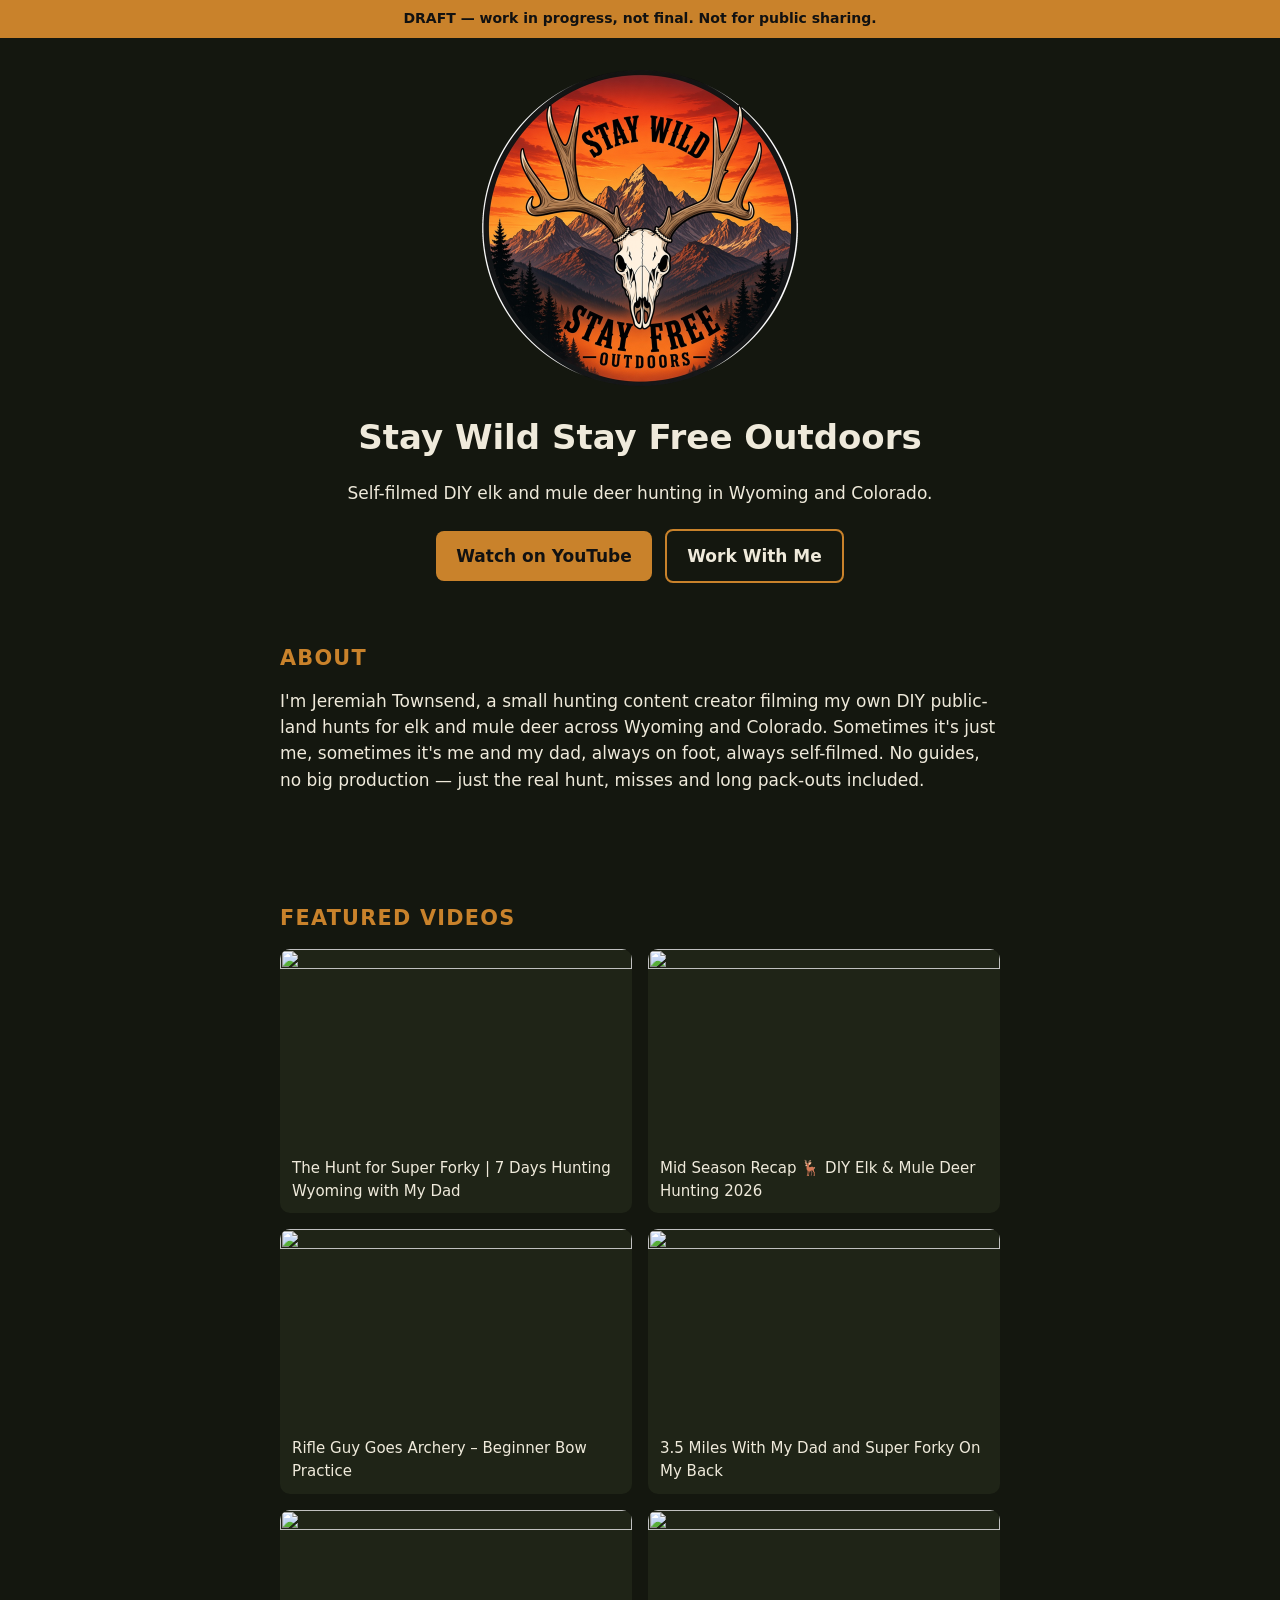
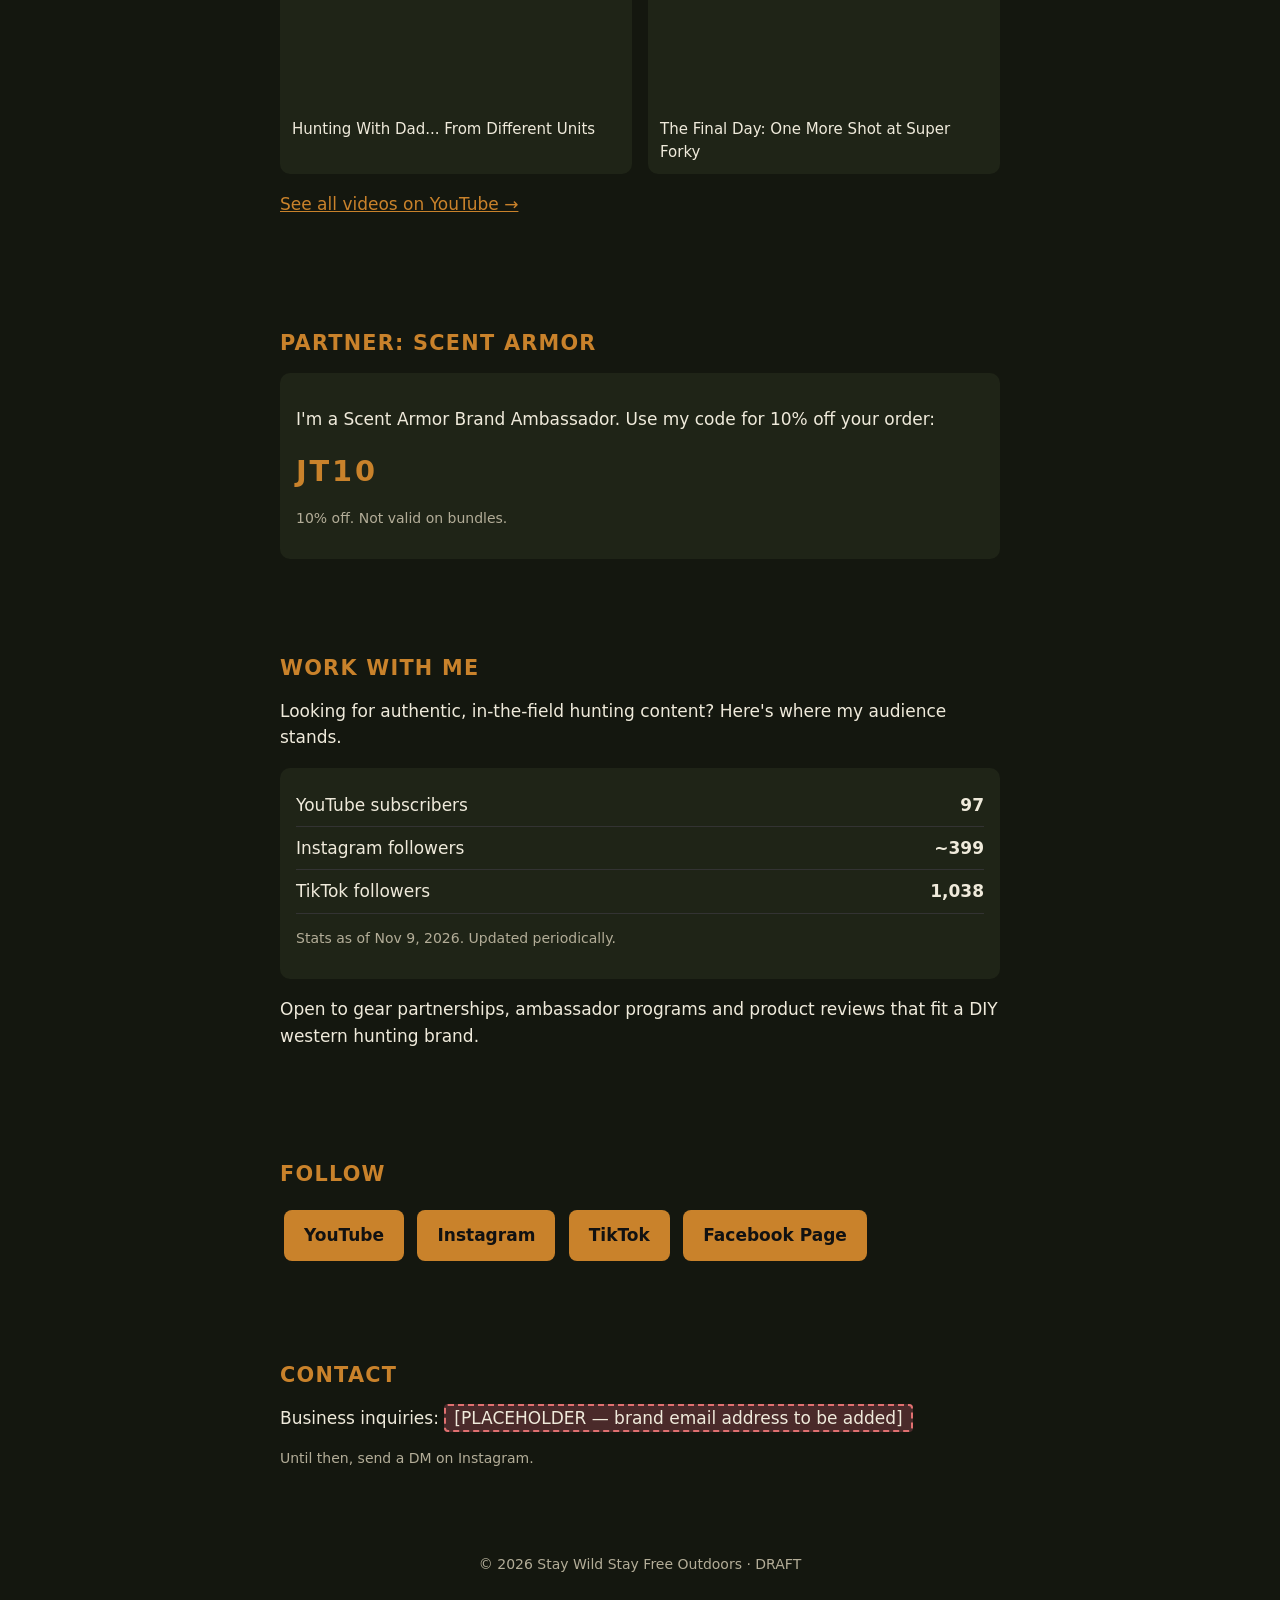
==== index.html @ 796cafdd "Draft site" ====
<!doctype html>
<html lang="en"><head>
<meta charset="utf-8">
<meta name="viewport" content="width=device-width,initial-scale=1">
<meta name="robots" content="noindex">
<title>Stay Wild Stay Free Outdoors — DRAFT</title>
<meta name="description" content="Self-filmed DIY elk and mule deer hunting in Wyoming and Colorado.">
<style>
:root{--bg:#14170f;--card:#1f2417;--ink:#efeadb;--mute:#b3ad98;--acc:#c9822b}
*{box-sizing:border-box}body{margin:0;font:17px/1.55 system-ui,sans-serif;background:var(--bg);color:var(--ink)}
.draft{background:var(--acc);color:#111;text-align:center;padding:8px 12px;font-weight:700;font-size:14px}
section{padding:40px 20px;max-width:760px;margin:auto}
h1,h2{line-height:1.15}h2{color:var(--acc);text-transform:uppercase;letter-spacing:.06em;font-size:1.3rem}
.hero{text-align:center;padding-top:30px}.hero img{width:min(320px,80%);height:auto}
.btn{display:inline-block;background:var(--acc);color:#111;padding:12px 20px;border-radius:8px;font-weight:700;text-decoration:none;margin:6px 4px}
.btn.alt{background:transparent;color:var(--ink);border:2px solid var(--acc)}
.grid{display:grid;gap:16px;grid-template-columns:1fr}
@media(min-width:600px){.grid{grid-template-columns:1fr 1fr}}
.card{background:var(--card);border-radius:10px;overflow:hidden;color:inherit;text-decoration:none;display:block;padding:0}
.card img{width:100%;display:block;aspect-ratio:16/9;object-fit:cover}.card span{display:block;padding:10px 12px;font-size:15px}
.box{background:var(--card);border-radius:10px;padding:16px}
.code{font-size:1.8rem;font-weight:800;color:var(--acc);letter-spacing:.1em}
table{width:100%;border-collapse:collapse}td{padding:8px 0;border-bottom:1px solid #333}td:last-child{text-align:right;font-weight:700}
.ph{background:#4a2a2a;border:2px dashed #e07070;padding:2px 8px;border-radius:4px}
.small{color:var(--mute);font-size:14px}a{color:var(--acc)}footer{text-align:center;padding:30px 20px;color:var(--mute);font-size:14px}
</style></head><body>
<div class="draft">DRAFT — work in progress, not final. Not for public sharing.</div>
<header class="hero section">
<img src="img/logo.png" alt="Stay Wild Stay Free Outdoors logo" width="320" height="320">
<h1>Stay Wild Stay Free Outdoors</h1>
<p>Self-filmed DIY elk and mule deer hunting in Wyoming and Colorado.</p>
<a class="btn" href="https://www.youtube.com/@staywildstayfreeoutdoors">Watch on YouTube</a>
<a class="btn alt" href="#work">Work With Me</a>
</header>

<section id="about"><h2>About</h2>
<p>I'm Jeremiah Townsend, a small hunting content creator filming my own DIY public-land hunts for elk and mule deer across Wyoming and Colorado. Sometimes it's just me, sometimes it's me and my dad, always on foot, always self-filmed. No guides, no big production — just the real hunt, misses and long pack-outs included.</p>
</section>

<section id="videos"><h2>Featured Videos</h2>
<div class="grid">
<a class="card" href="https://www.youtube.com/watch?v=5cdTSgNtT6Y"><img loading="lazy" src="https://i.ytimg.com/vi/5cdTSgNtT6Y/hqdefault.jpg" alt=""><span>The Hunt for Super Forky | 7 Days Hunting Wyoming with My Dad</span></a>
<a class="card" href="https://www.youtube.com/watch?v=mYY5yZsP8UA"><img loading="lazy" src="https://i.ytimg.com/vi/mYY5yZsP8UA/hqdefault.jpg" alt=""><span>Mid Season Recap 🦌 DIY Elk &amp; Mule Deer Hunting 2026</span></a>
<a class="card" href="https://www.youtube.com/watch?v=UMxzw-FDoP0"><img loading="lazy" src="https://i.ytimg.com/vi/UMxzw-FDoP0/hqdefault.jpg" alt=""><span>Rifle Guy Goes Archery – Beginner Bow Practice</span></a>
<a class="card" href="https://www.youtube.com/watch?v=QRo9_JxAPhg"><img loading="lazy" src="https://i.ytimg.com/vi/QRo9_JxAPhg/hqdefault.jpg" alt=""><span>3.5 Miles With My Dad and Super Forky On My Back</span></a>
<a class="card" href="https://www.youtube.com/watch?v=SoQfHamUTAY"><img loading="lazy" src="https://i.ytimg.com/vi/SoQfHamUTAY/hqdefault.jpg" alt=""><span>Hunting With Dad... From Different Units</span></a>
<a class="card" href="https://www.youtube.com/watch?v=0P08WxqtBYU"><img loading="lazy" src="https://i.ytimg.com/vi/0P08WxqtBYU/hqdefault.jpg" alt=""><span>The Final Day: One More Shot at Super Forky</span></a>
</div>
<p><a href="https://www.youtube.com/@staywildstayfreeoutdoors/videos">See all videos on YouTube →</a></p>
</section>

<section id="scentarmor"><h2>Partner: Scent Armor</h2>
<div class="box"><p>I'm a Scent Armor Brand Ambassador. Use my code for 10% off your order:</p>
<div class="code">JT10</div>
<p class="small">10% off. Not valid on bundles.</p></div>
</section>

<section id="work"><h2>Work With Me</h2>
<p>Looking for authentic, in-the-field hunting content? Here's where my audience stands.</p>
<div class="box"><table>
<tr><td>YouTube subscribers</td><td>97</td></tr>
<tr><td>Instagram followers</td><td>~399</td></tr>
<tr><td>TikTok followers</td><td>1,038</td></tr>
</table>
<p class="small">Stats as of Nov 9, 2026. Updated periodically.</p></div>
<p>Open to gear partnerships, ambassador programs and product reviews that fit a DIY western hunting brand.</p>
</section>

<section id="follow"><h2>Follow</h2>
<a class="btn" href="https://www.youtube.com/@staywildstayfreeoutdoors">YouTube</a>
<a class="btn" href="https://www.instagram.com/staywildstayfreeoutdoors/">Instagram</a>
<a class="btn" href="https://www.tiktok.com/@stay.wild.stay.fr3">TikTok</a>
<a class="btn" href="https://www.facebook.com/SWSFOUTDOORS">Facebook Page</a>
</section>

<section id="contact"><h2>Contact</h2>
<p>Business inquiries: <span class="ph">[PLACEHOLDER — brand email address to be added]</span></p>
<p class="small">Until then, send a DM on Instagram.</p>
</section>
<footer>© 2026 Stay Wild Stay Free Outdoors · DRAFT</footer>
</body></html>
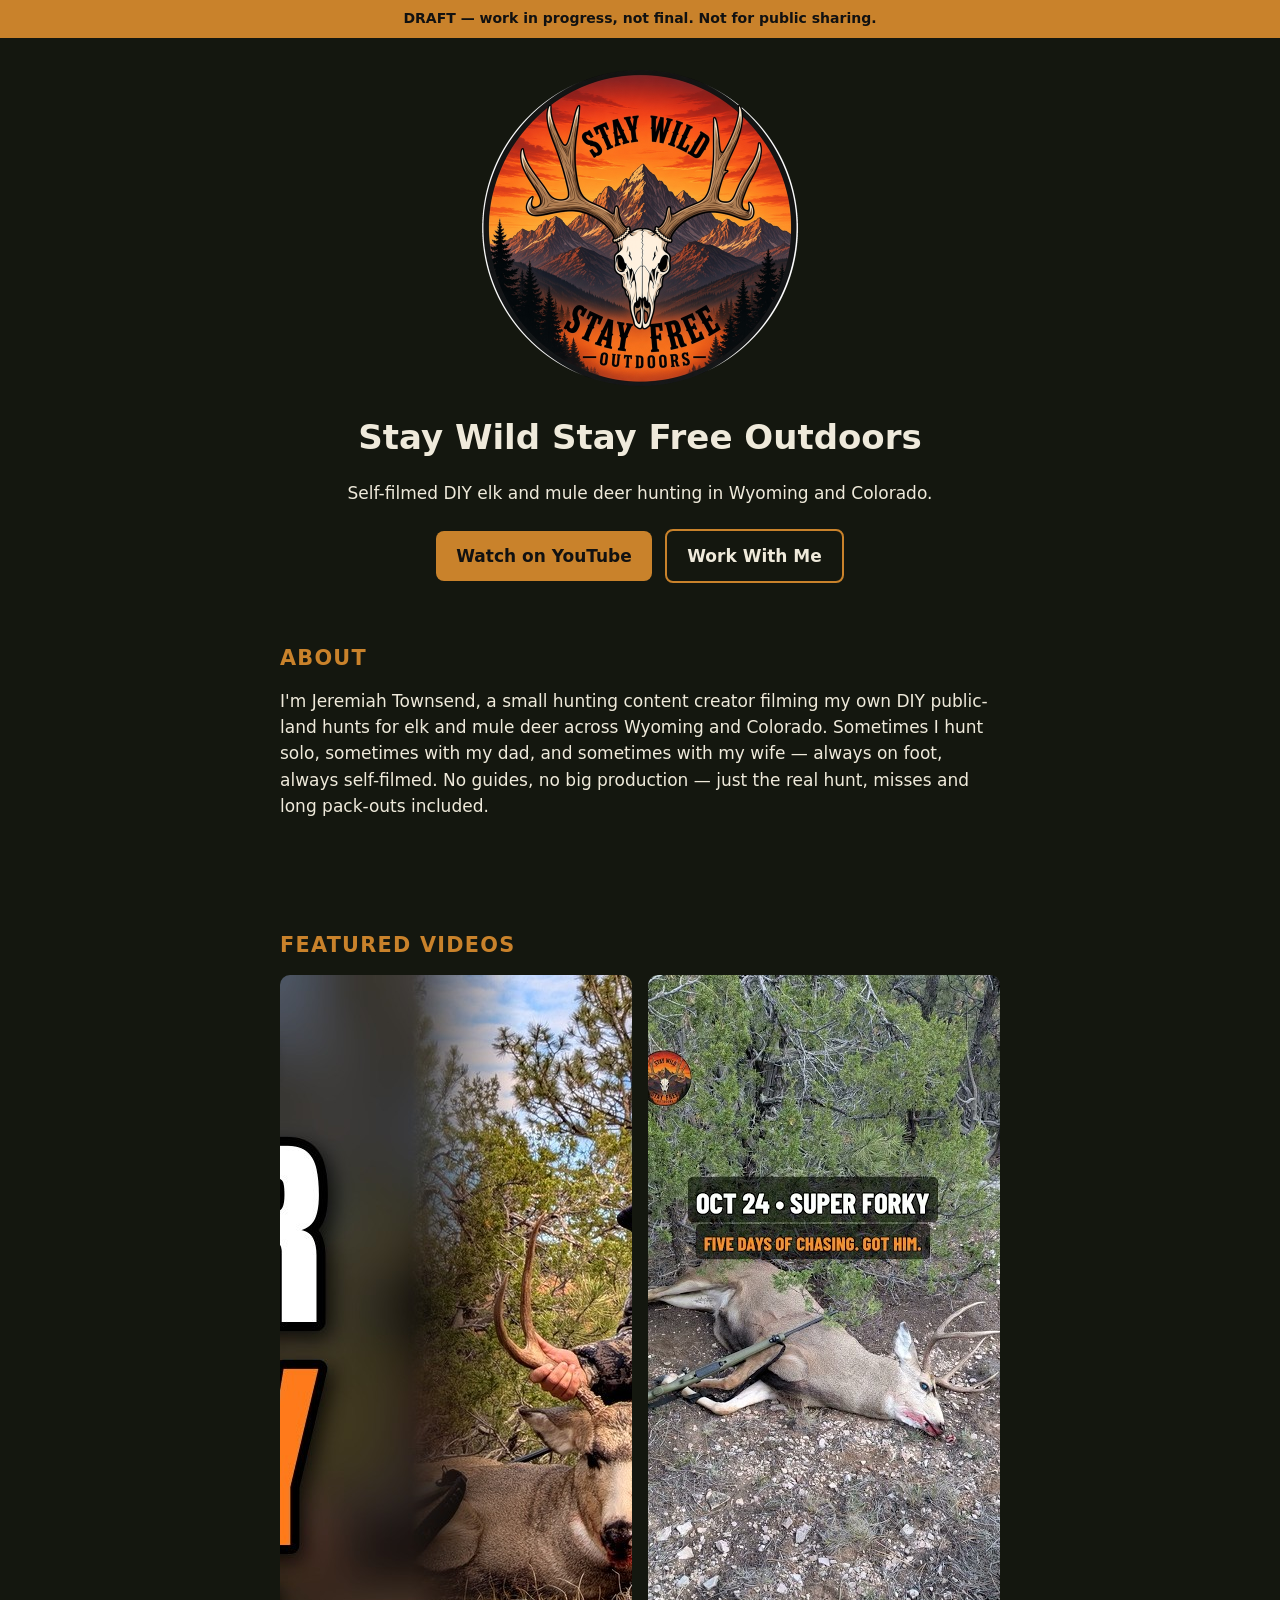
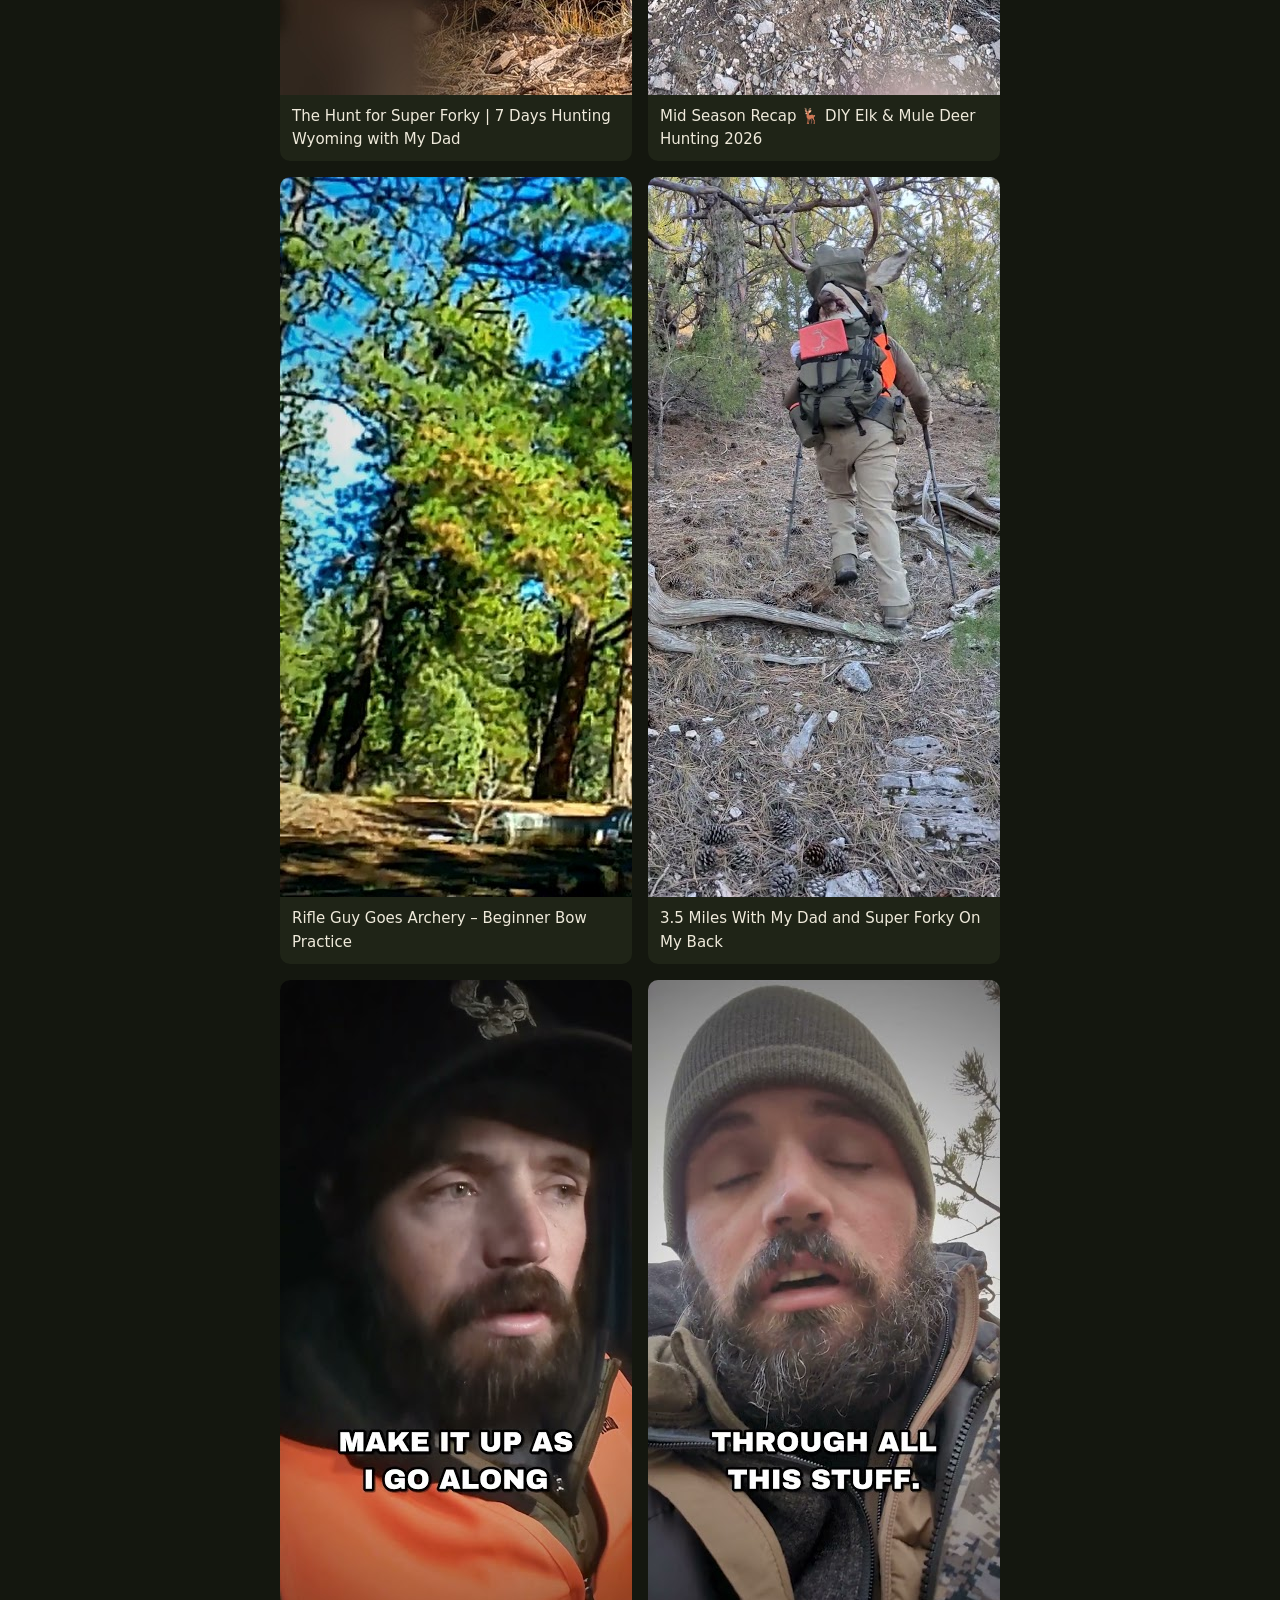
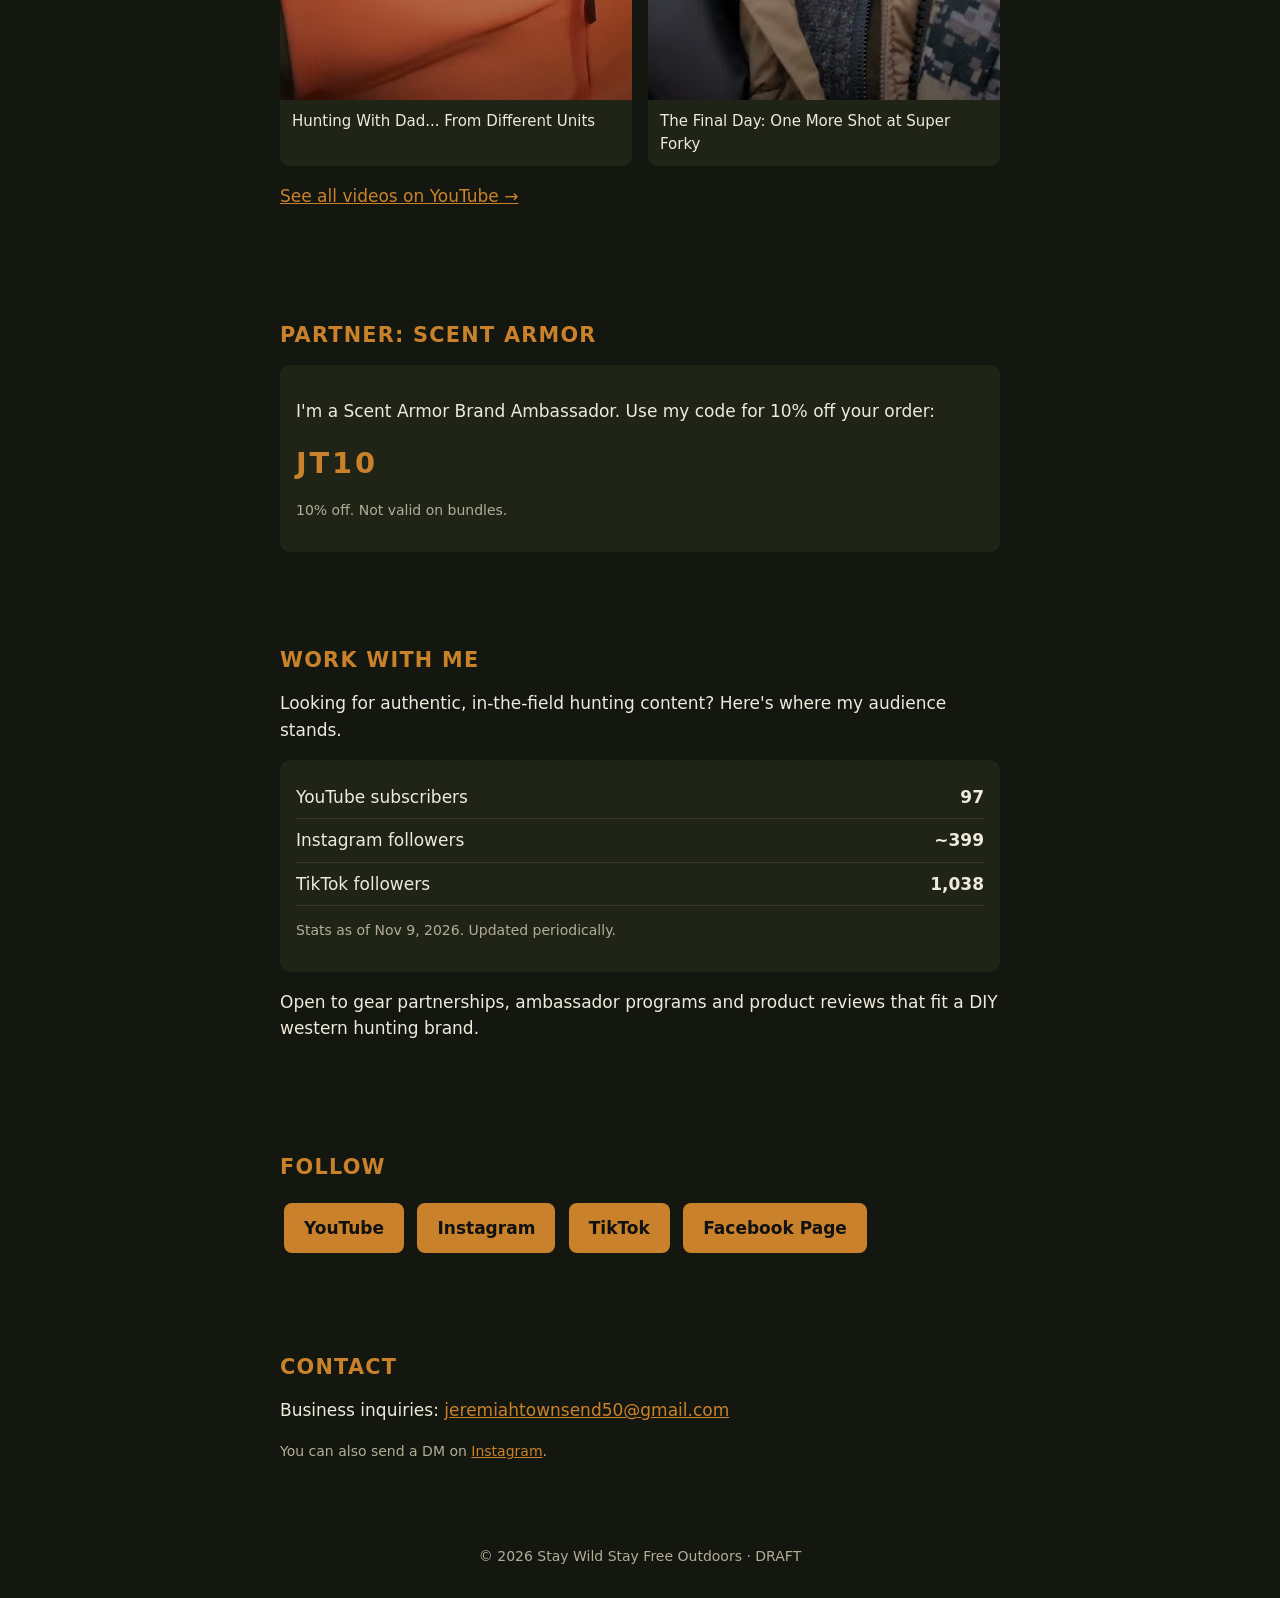
==== commit 03cf7d92: "Update About, contact email, and local video thumbnails Add that hunts are sometimes solo and someti" ====
--- a/index.html
+++ b/index.html
@@ -17,7 +17,7 @@
 .grid{display:grid;gap:16px;grid-template-columns:1fr}
 @media(min-width:600px){.grid{grid-template-columns:1fr 1fr}}
 .card{background:var(--card);border-radius:10px;overflow:hidden;color:inherit;text-decoration:none;display:block;padding:0}
-.card img{width:100%;display:block;aspect-ratio:16/9;object-fit:cover}.card span{display:block;padding:10px 12px;font-size:15px}
+.card img{width:100%;display:block;aspect-ratio:16/9;object-fit:cover;background:#2a3122}.card span{display:block;padding:10px 12px;font-size:15px}
 .box{background:var(--card);border-radius:10px;padding:16px}
 .code{font-size:1.8rem;font-weight:800;color:var(--acc);letter-spacing:.1em}
 table{width:100%;border-collapse:collapse}td{padding:8px 0;border-bottom:1px solid #333}td:last-child{text-align:right;font-weight:700}
@@ -34,17 +34,17 @@
 </header>
 
 <section id="about"><h2>About</h2>
-<p>I'm Jeremiah Townsend, a small hunting content creator filming my own DIY public-land hunts for elk and mule deer across Wyoming and Colorado. Sometimes it's just me, sometimes it's me and my dad, always on foot, always self-filmed. No guides, no big production — just the real hunt, misses and long pack-outs included.</p>
+<p>I'm Jeremiah Townsend, a small hunting content creator filming my own DIY public-land hunts for elk and mule deer across Wyoming and Colorado. Sometimes I hunt solo, sometimes with my dad, and sometimes with my wife — always on foot, always self-filmed. No guides, no big production — just the real hunt, misses and long pack-outs included.</p>
 </section>
 
 <section id="videos"><h2>Featured Videos</h2>
 <div class="grid">
-<a class="card" href="https://www.youtube.com/watch?v=5cdTSgNtT6Y"><img loading="lazy" src="https://i.ytimg.com/vi/5cdTSgNtT6Y/hqdefault.jpg" alt=""><span>The Hunt for Super Forky | 7 Days Hunting Wyoming with My Dad</span></a>
-<a class="card" href="https://www.youtube.com/watch?v=mYY5yZsP8UA"><img loading="lazy" src="https://i.ytimg.com/vi/mYY5yZsP8UA/hqdefault.jpg" alt=""><span>Mid Season Recap 🦌 DIY Elk &amp; Mule Deer Hunting 2026</span></a>
-<a class="card" href="https://www.youtube.com/watch?v=UMxzw-FDoP0"><img loading="lazy" src="https://i.ytimg.com/vi/UMxzw-FDoP0/hqdefault.jpg" alt=""><span>Rifle Guy Goes Archery – Beginner Bow Practice</span></a>
-<a class="card" href="https://www.youtube.com/watch?v=QRo9_JxAPhg"><img loading="lazy" src="https://i.ytimg.com/vi/QRo9_JxAPhg/hqdefault.jpg" alt=""><span>3.5 Miles With My Dad and Super Forky On My Back</span></a>
-<a class="card" href="https://www.youtube.com/watch?v=SoQfHamUTAY"><img loading="lazy" src="https://i.ytimg.com/vi/SoQfHamUTAY/hqdefault.jpg" alt=""><span>Hunting With Dad... From Different Units</span></a>
-<a class="card" href="https://www.youtube.com/watch?v=0P08WxqtBYU"><img loading="lazy" src="https://i.ytimg.com/vi/0P08WxqtBYU/hqdefault.jpg" alt=""><span>The Final Day: One More Shot at Super Forky</span></a>
+<a class="card" href="https://www.youtube.com/watch?v=5cdTSgNtT6Y"><img src="img/thumbs/5cdTSgNtT6Y.jpg" width="1280" height="720" alt="The Hunt for Super Forky | 7 Days Hunting Wyoming with My Dad"><span>The Hunt for Super Forky | 7 Days Hunting Wyoming with My Dad</span></a>
+<a class="card" href="https://www.youtube.com/watch?v=mYY5yZsP8UA"><img src="img/thumbs/mYY5yZsP8UA.jpg" width="1280" height="720" alt="Mid Season Recap, DIY Elk and Mule Deer Hunting 2026"><span>Mid Season Recap 🦌 DIY Elk &amp; Mule Deer Hunting 2026</span></a>
+<a class="card" href="https://www.youtube.com/watch?v=UMxzw-FDoP0"><img src="img/thumbs/UMxzw-FDoP0.jpg" width="1280" height="720" alt="Rifle Guy Goes Archery – Beginner Bow Practice"><span>Rifle Guy Goes Archery – Beginner Bow Practice</span></a>
+<a class="card" href="https://www.youtube.com/watch?v=QRo9_JxAPhg"><img src="img/thumbs/QRo9_JxAPhg.jpg" width="1280" height="720" alt="3.5 Miles With My Dad and Super Forky On My Back"><span>3.5 Miles With My Dad and Super Forky On My Back</span></a>
+<a class="card" href="https://www.youtube.com/watch?v=SoQfHamUTAY"><img src="img/thumbs/SoQfHamUTAY.jpg" width="1280" height="720" alt="Hunting With Dad... From Different Units"><span>Hunting With Dad... From Different Units</span></a>
+<a class="card" href="https://www.youtube.com/watch?v=0P08WxqtBYU"><img src="img/thumbs/0P08WxqtBYU.jpg" width="1280" height="720" alt="The Final Day: One More Shot at Super Forky"><span>The Final Day: One More Shot at Super Forky</span></a>
 </div>
 <p><a href="https://www.youtube.com/@staywildstayfreeoutdoors/videos">See all videos on YouTube →</a></p>
 </section>
@@ -74,8 +74,8 @@
 </section>
 
 <section id="contact"><h2>Contact</h2>
-<p>Business inquiries: <span class="ph">[PLACEHOLDER — brand email address to be added]</span></p>
-<p class="small">Until then, send a DM on Instagram.</p>
+<p>Business inquiries: <a href="mailto:jeremiahtownsend50@gmail.com?subject=Stay%20Wild%20Stay%20Free%20Outdoors%20inquiry">jeremiahtownsend50@gmail.com</a></p>
+<p class="small">You can also send a DM on <a href="https://www.instagram.com/staywildstayfreeoutdoors/">Instagram</a>.</p>
 </section>
 <footer>© 2026 Stay Wild Stay Free Outdoors · DRAFT</footer>
 </body></html>
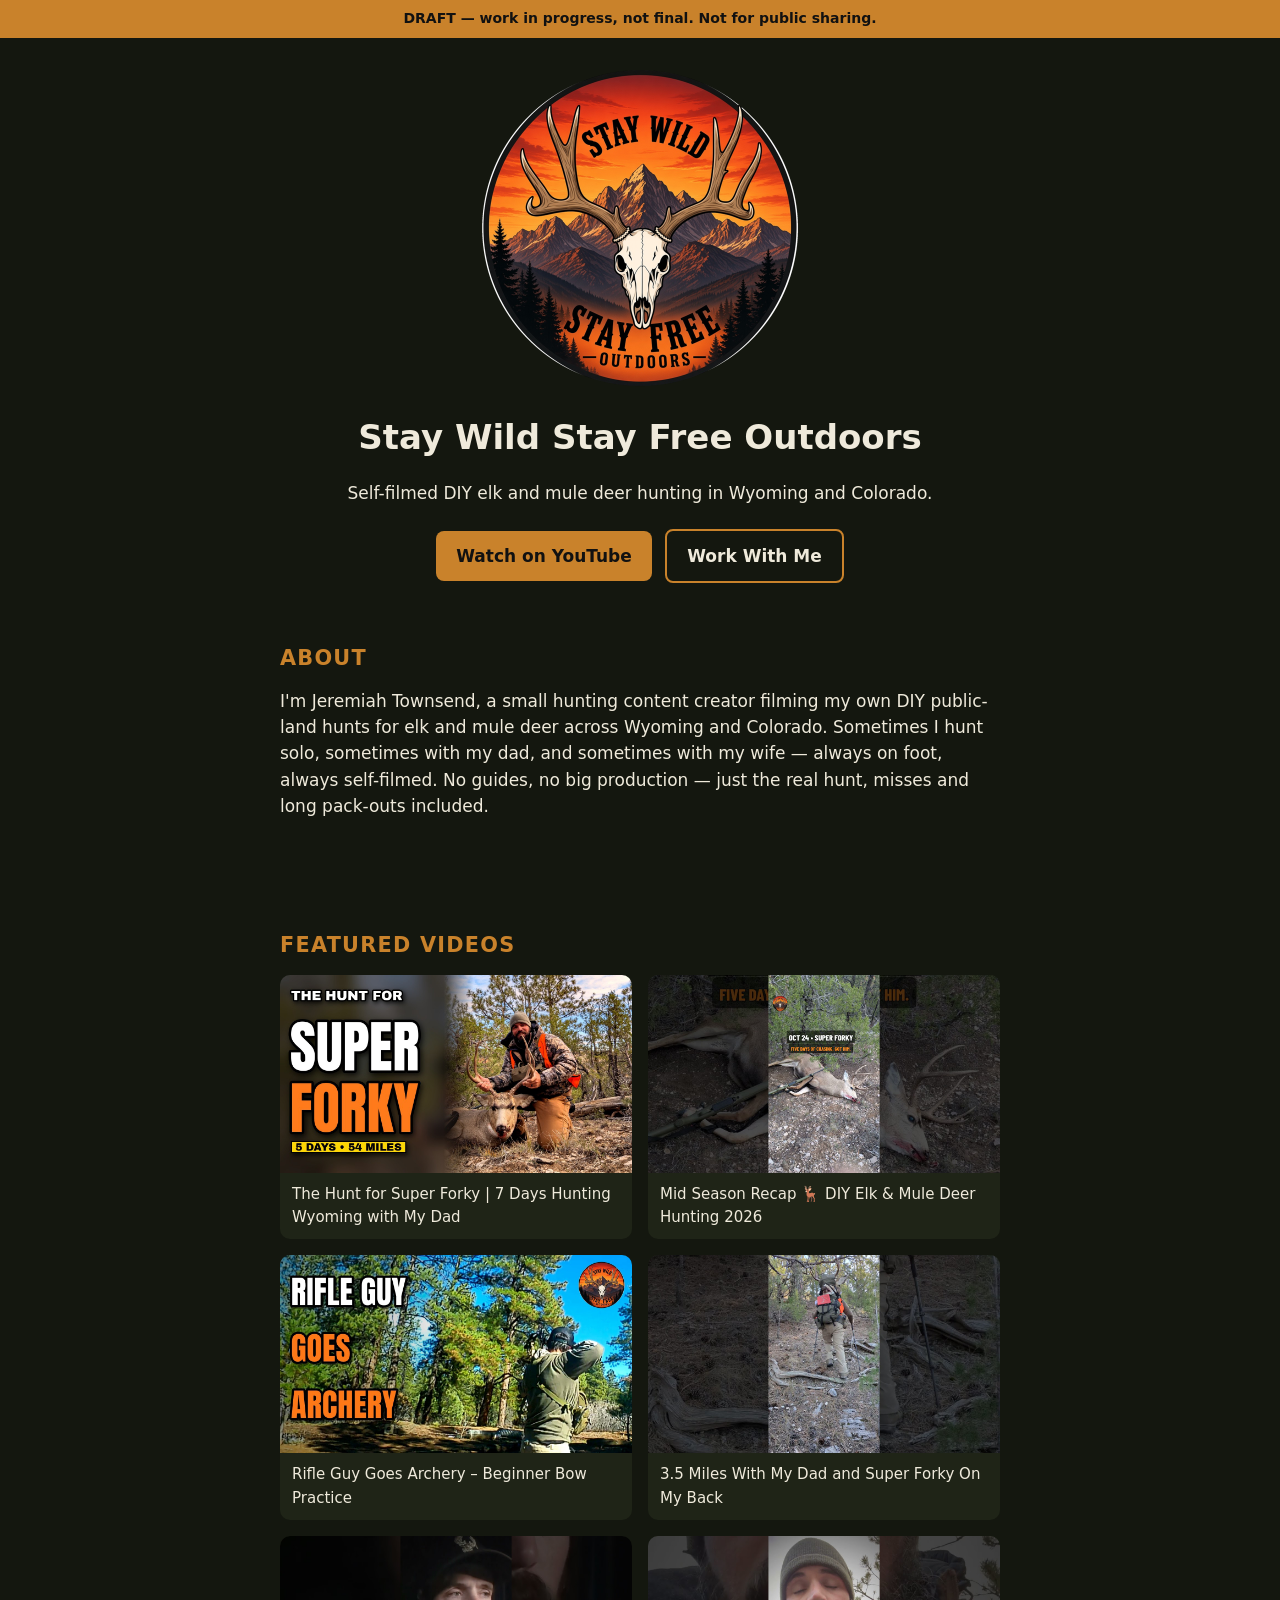
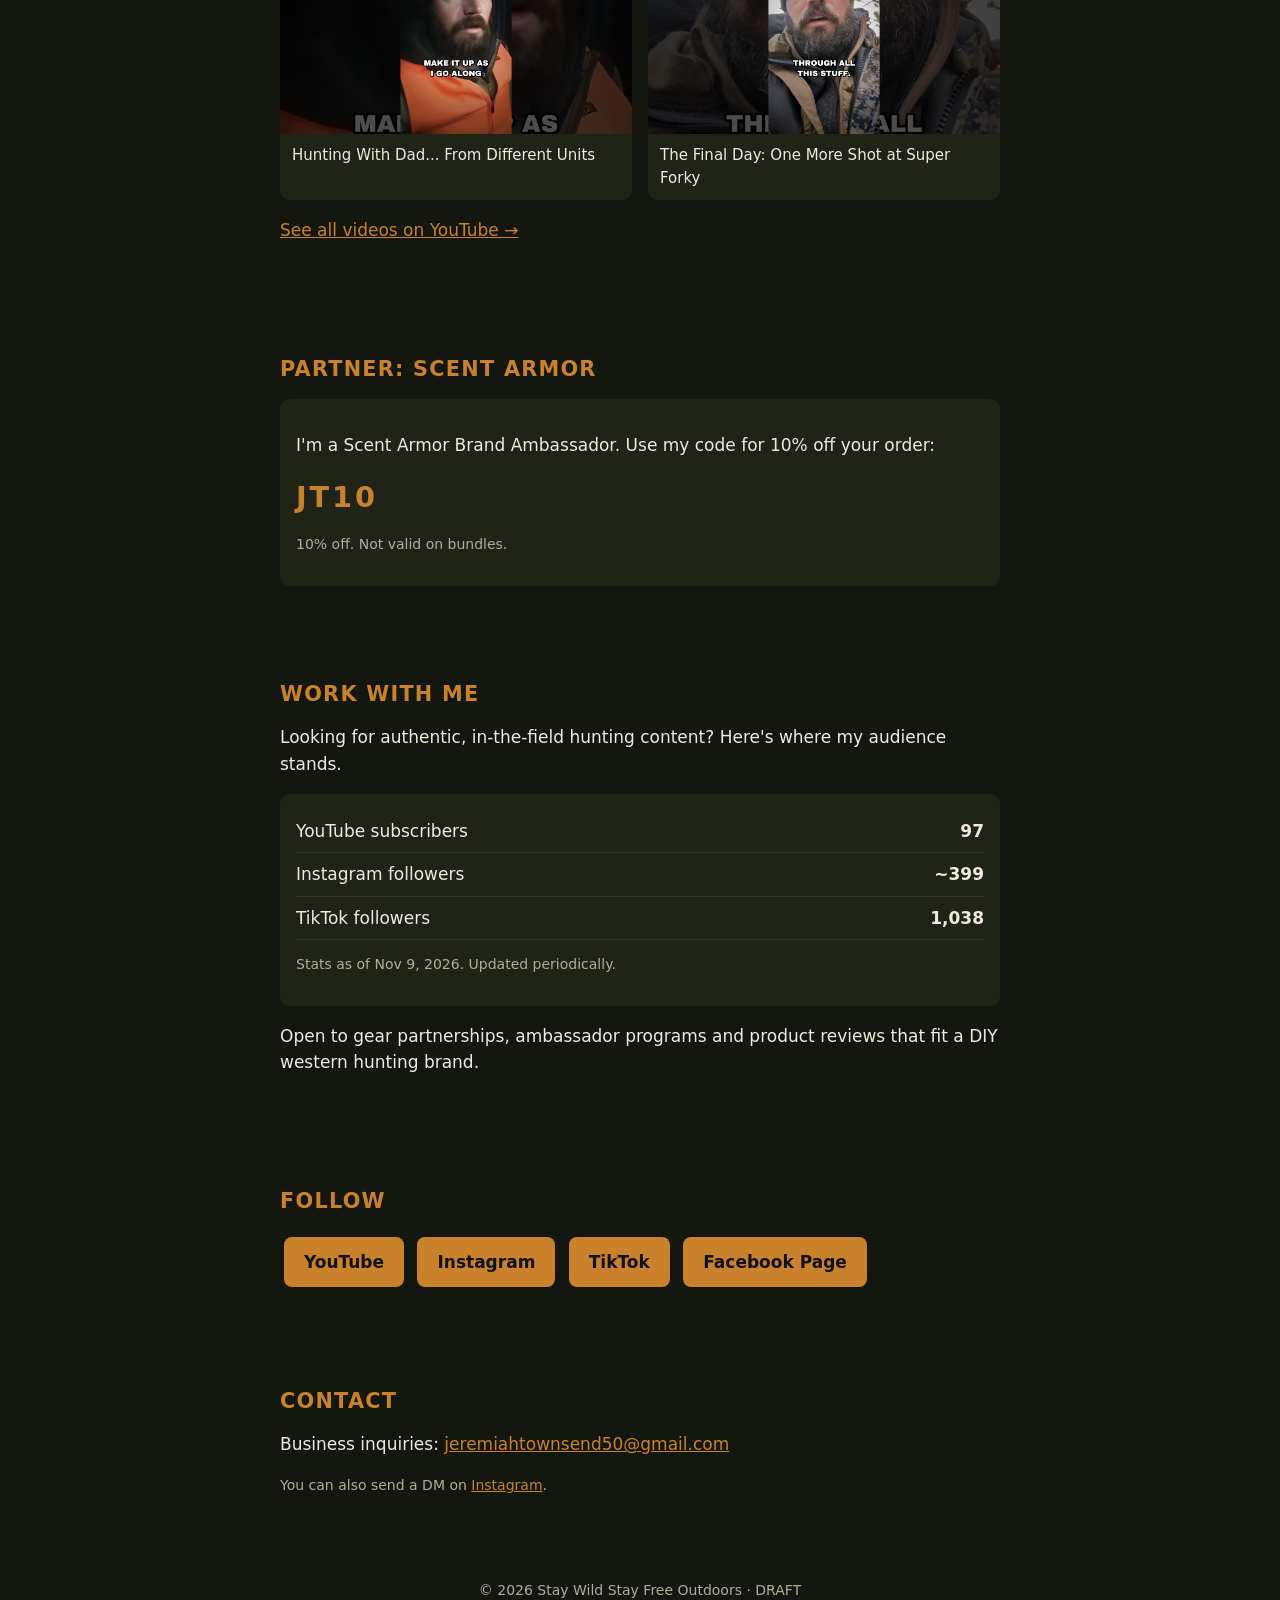
==== commit 0f119d6e: "Fix featured video card aspect ratio Set thumbnail height to auto so the width/height attributes do " ====
--- a/index.html
+++ b/index.html
@@ -17,7 +17,7 @@
 .grid{display:grid;gap:16px;grid-template-columns:1fr}
 @media(min-width:600px){.grid{grid-template-columns:1fr 1fr}}
 .card{background:var(--card);border-radius:10px;overflow:hidden;color:inherit;text-decoration:none;display:block;padding:0}
-.card img{width:100%;display:block;aspect-ratio:16/9;object-fit:cover;background:#2a3122}.card span{display:block;padding:10px 12px;font-size:15px}
+.card img{width:100%;height:auto;display:block;aspect-ratio:16/9;object-fit:cover;background:#2a3122}.card span{display:block;padding:10px 12px;font-size:15px}
 .box{background:var(--card);border-radius:10px;padding:16px}
 .code{font-size:1.8rem;font-weight:800;color:var(--acc);letter-spacing:.1em}
 table{width:100%;border-collapse:collapse}td{padding:8px 0;border-bottom:1px solid #333}td:last-child{text-align:right;font-weight:700}
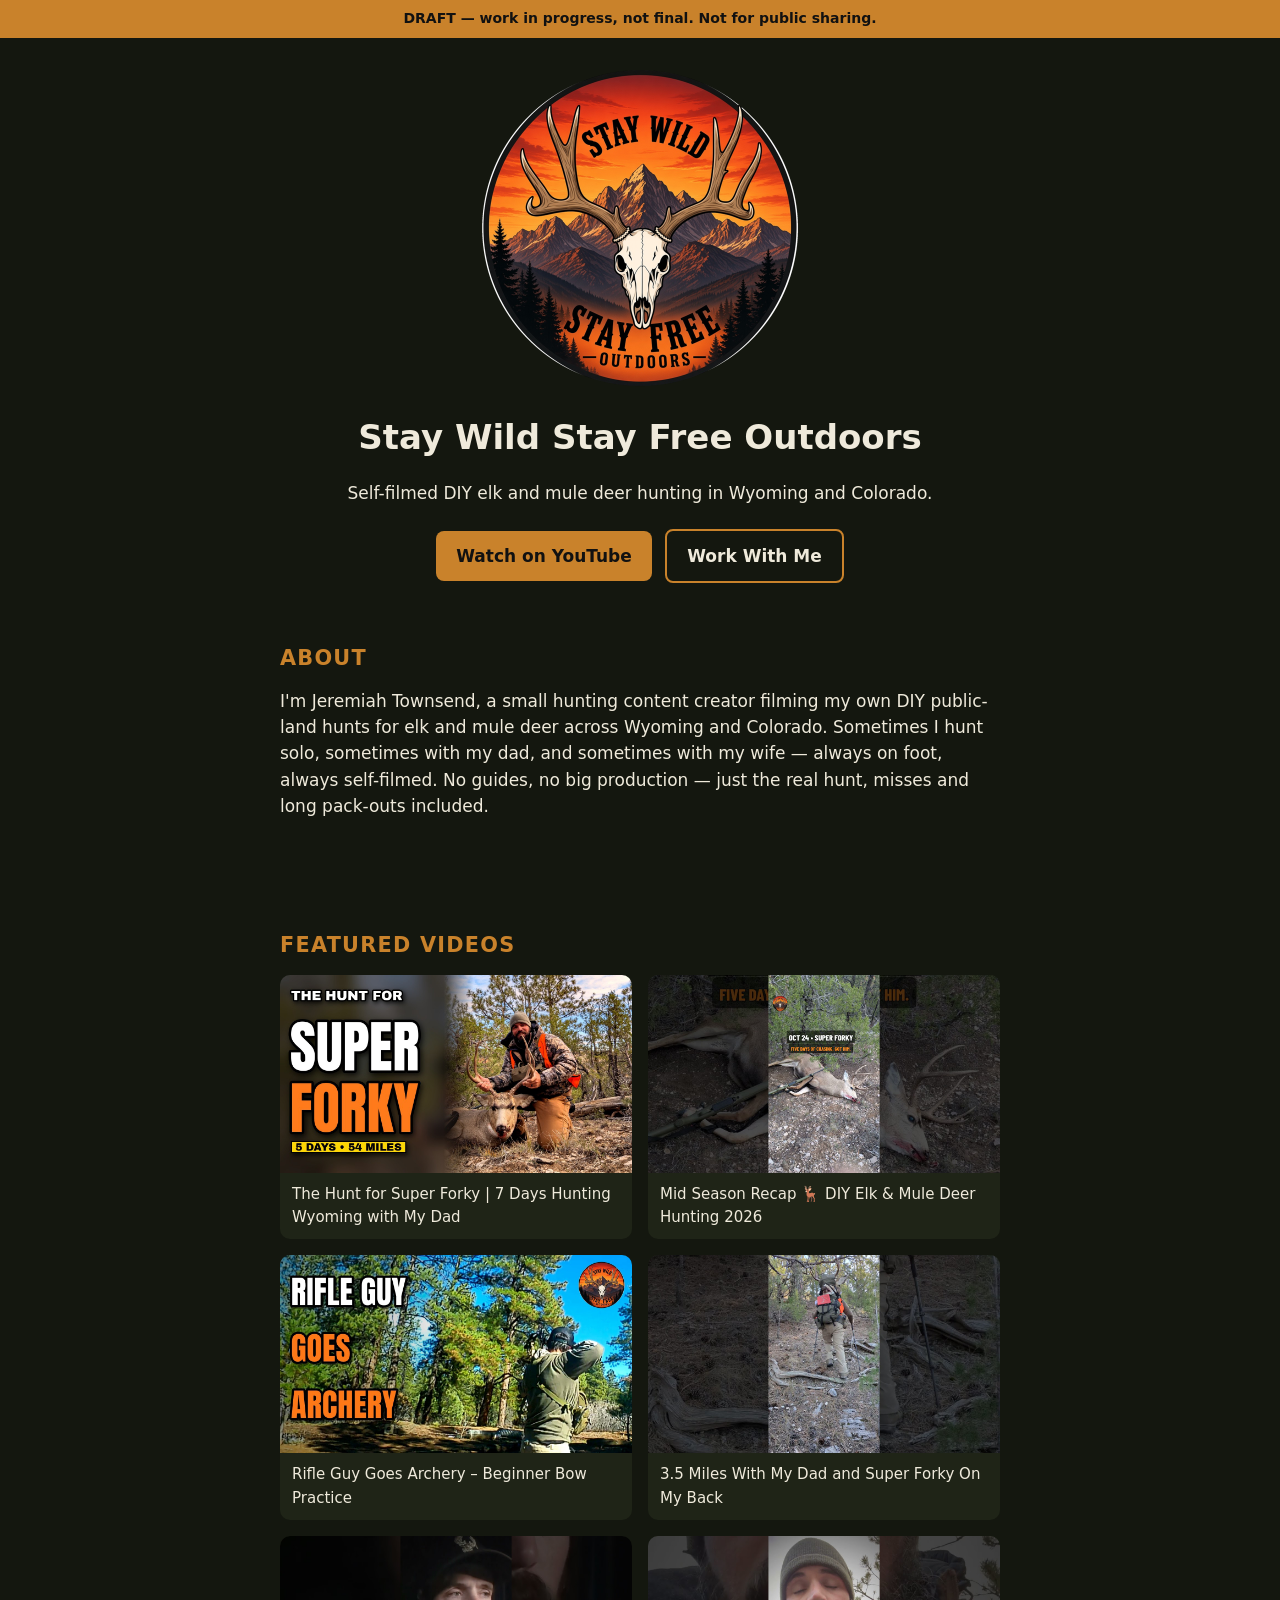
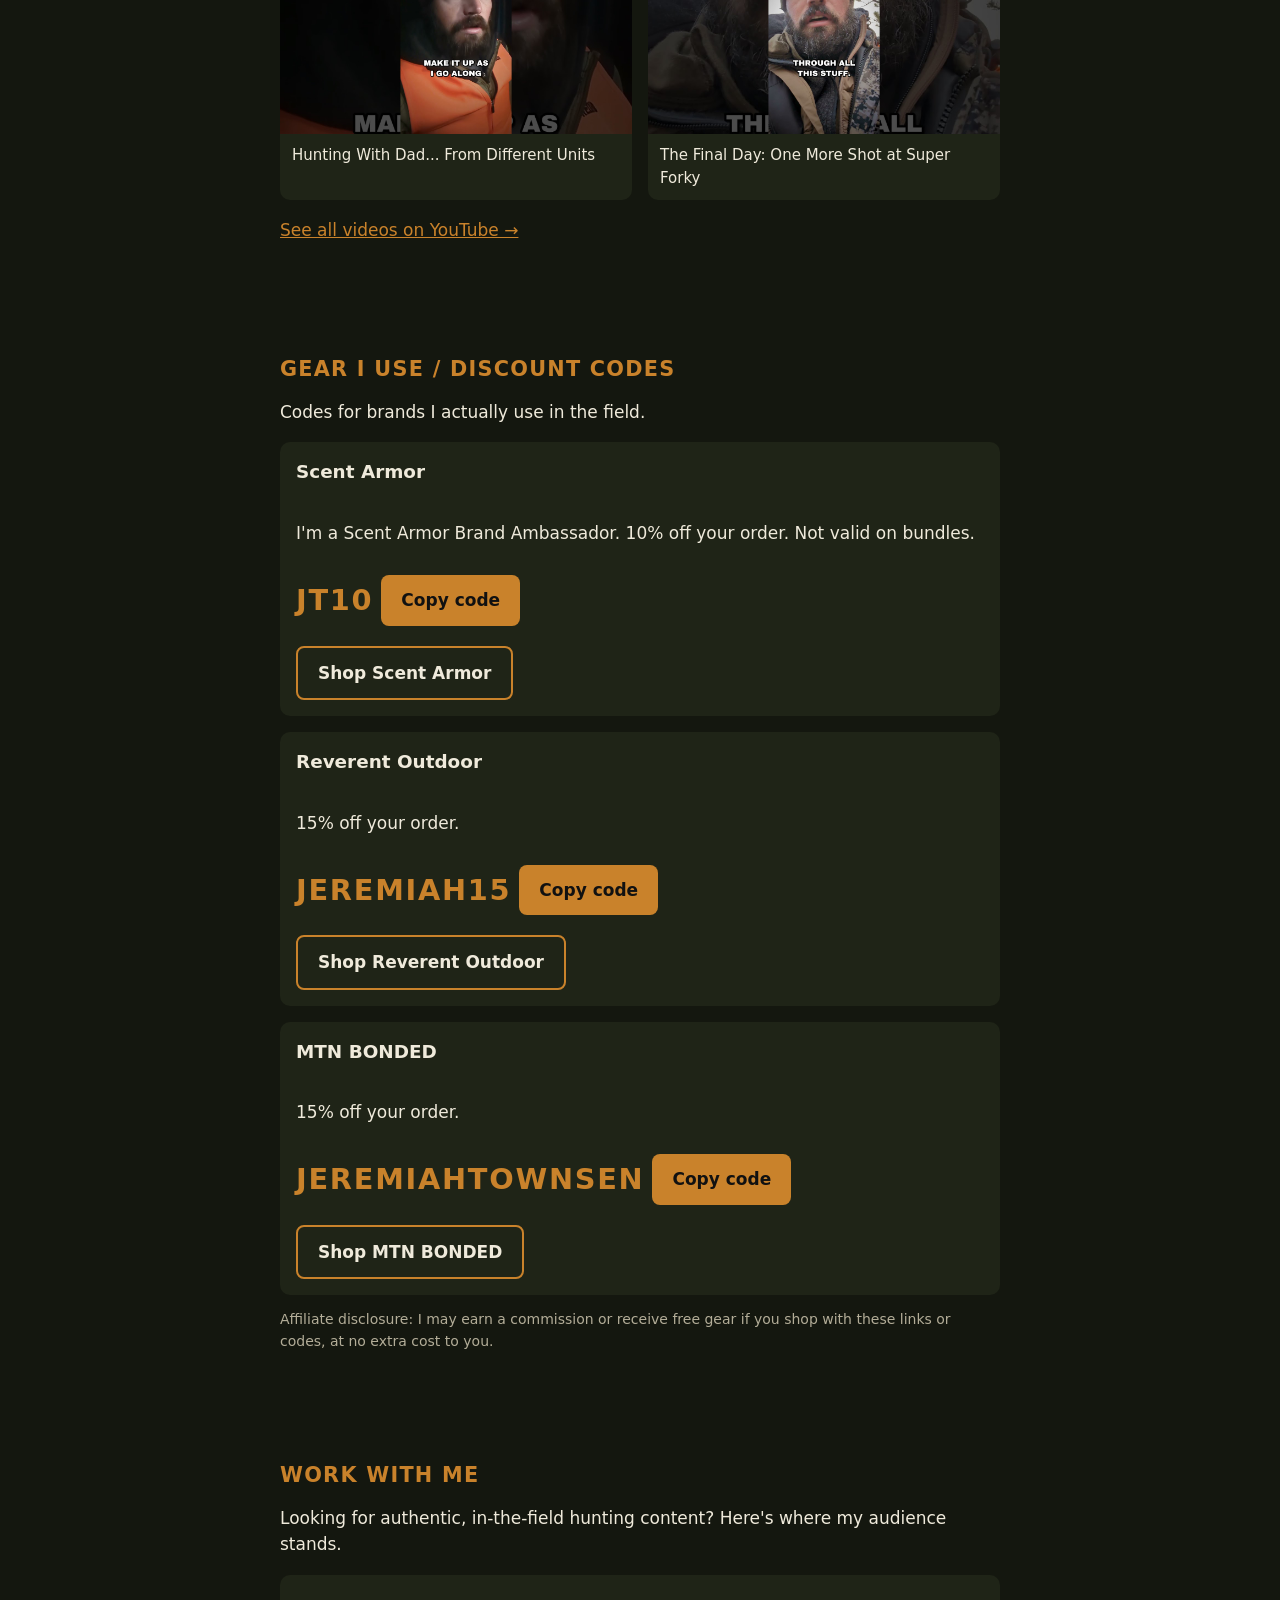
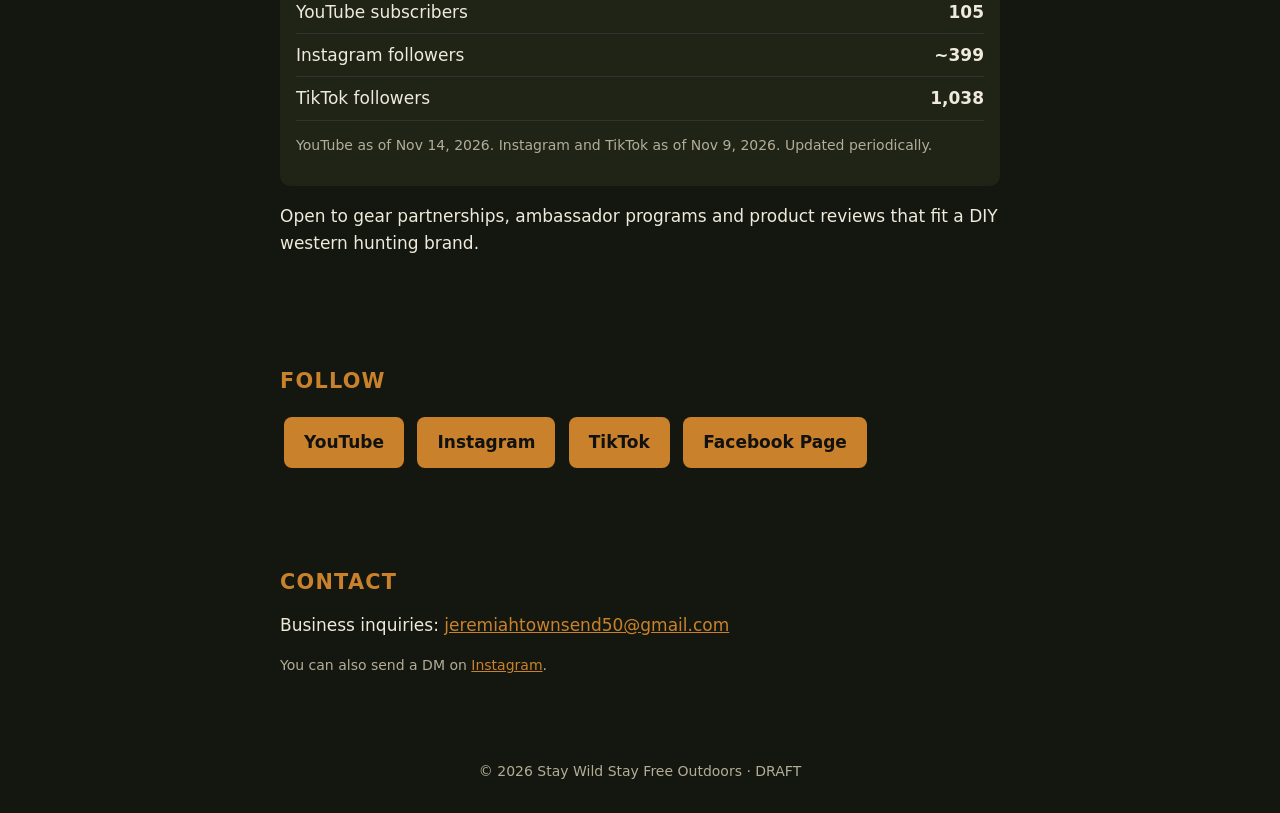
==== commit 8f2dd6e2: "Add gear discount codes and update YouTube subscriber count Replace the single Scent Armor block wit" ====
--- a/index.html
+++ b/index.html
@@ -11,15 +11,21 @@
 .draft{background:var(--acc);color:#111;text-align:center;padding:8px 12px;font-weight:700;font-size:14px}
 section{padding:40px 20px;max-width:760px;margin:auto}
 h1,h2{line-height:1.15}h2{color:var(--acc);text-transform:uppercase;letter-spacing:.06em;font-size:1.3rem}
+h3{margin:0 0 8px;font-size:1.15rem}
 .hero{text-align:center;padding-top:30px}.hero img{width:min(320px,80%);height:auto}
-.btn{display:inline-block;background:var(--acc);color:#111;padding:12px 20px;border-radius:8px;font-weight:700;text-decoration:none;margin:6px 4px}
+.btn{display:inline-block;background:var(--acc);color:#111;padding:12px 20px;border-radius:8px;font:inherit;font-weight:700;text-decoration:none;margin:6px 4px;border:0;cursor:pointer}
 .btn.alt{background:transparent;color:var(--ink);border:2px solid var(--acc)}
 .grid{display:grid;gap:16px;grid-template-columns:1fr}
 @media(min-width:600px){.grid{grid-template-columns:1fr 1fr}}
 .card{background:var(--card);border-radius:10px;overflow:hidden;color:inherit;text-decoration:none;display:block;padding:0}
 .card img{width:100%;height:auto;display:block;aspect-ratio:16/9;object-fit:cover;background:#2a3122}.card span{display:block;padding:10px 12px;font-size:15px}
 .box{background:var(--card);border-radius:10px;padding:16px}
-.code{font-size:1.8rem;font-weight:800;color:var(--acc);letter-spacing:.1em}
+.code{font-size:clamp(1.15rem,4.5vw,1.8rem);font-weight:800;color:var(--acc);letter-spacing:.06em;overflow-wrap:anywhere}
+.codes{grid-template-columns:1fr}
+.code-card{display:flex;flex-direction:column;gap:8px}
+.code-row{display:flex;flex-wrap:wrap;align-items:center;gap:8px;margin:4px 0}
+.code-row .btn{margin:0;min-height:44px}
+.code-card .shop{margin:8px 0 0;align-self:flex-start;min-height:44px}
 table{width:100%;border-collapse:collapse}td{padding:8px 0;border-bottom:1px solid #333}td:last-child{text-align:right;font-weight:700}
 .ph{background:#4a2a2a;border:2px dashed #e07070;padding:2px 8px;border-radius:4px}
 .small{color:var(--mute);font-size:14px}a{color:var(--acc)}footer{text-align:center;padding:30px 20px;color:var(--mute);font-size:14px}
@@ -49,20 +55,48 @@
 <p><a href="https://www.youtube.com/@staywildstayfreeoutdoors/videos">See all videos on YouTube →</a></p>
 </section>
 
-<section id="scentarmor"><h2>Partner: Scent Armor</h2>
-<div class="box"><p>I'm a Scent Armor Brand Ambassador. Use my code for 10% off your order:</p>
+<section id="gear"><h2>Gear I Use / Discount Codes</h2>
+<p>Codes for brands I actually use in the field.</p>
+<div class="grid codes">
+<div class="box code-card">
+<h3>Scent Armor</h3>
+<p>I'm a Scent Armor Brand Ambassador. 10% off your order. Not valid on bundles.</p>
+<div class="code-row">
 <div class="code">JT10</div>
-<p class="small">10% off. Not valid on bundles.</p></div>
+<button type="button" class="btn" data-code="JT10">Copy code</button>
+</div>
+<a class="btn alt shop" href="https://scentarmor.com">Shop Scent Armor</a>
+</div>
+<div class="box code-card">
+<h3>Reverent Outdoor</h3>
+<p>15% off your order.</p>
+<div class="code-row">
+<div class="code">JEREMIAH15</div>
+<button type="button" class="btn" data-code="JEREMIAH15">Copy code</button>
+</div>
+<a class="btn alt shop" href="https://reverentoutdoor.com">Shop Reverent Outdoor</a>
+</div>
+<div class="box code-card">
+<h3>MTN BONDED</h3>
+<p>15% off your order.</p>
+<div class="code-row">
+<div class="code">JEREMIAHTOWNSEN</div>
+<button type="button" class="btn" data-code="JEREMIAHTOWNSEN">Copy code</button>
+</div>
+<a class="btn alt shop" href="https://mtnbonded.com/?ref=JEREMIAHTOWNSEND">Shop MTN BONDED</a>
+</div>
+</div>
+<p class="small">Affiliate disclosure: I may earn a commission or receive free gear if you shop with these links or codes, at no extra cost to you.</p>
 </section>
 
 <section id="work"><h2>Work With Me</h2>
 <p>Looking for authentic, in-the-field hunting content? Here's where my audience stands.</p>
 <div class="box"><table>
-<tr><td>YouTube subscribers</td><td>97</td></tr>
+<tr><td>YouTube subscribers</td><td>105</td></tr>
 <tr><td>Instagram followers</td><td>~399</td></tr>
 <tr><td>TikTok followers</td><td>1,038</td></tr>
 </table>
-<p class="small">Stats as of Nov 9, 2026. Updated periodically.</p></div>
+<p class="small">YouTube as of Nov 14, 2026. Instagram and TikTok as of Nov 9, 2026. Updated periodically.</p></div>
 <p>Open to gear partnerships, ambassador programs and product reviews that fit a DIY western hunting brand.</p>
 </section>
 
@@ -78,4 +112,33 @@
 <p class="small">You can also send a DM on <a href="https://www.instagram.com/staywildstayfreeoutdoors/">Instagram</a>.</p>
 </section>
 <footer>© 2026 Stay Wild Stay Free Outdoors · DRAFT</footer>
+<script>
+document.querySelectorAll("[data-code]").forEach(function(btn){
+  btn.addEventListener("click", function(){
+    var code = btn.getAttribute("data-code");
+    var label = btn.textContent;
+    function done(){
+      btn.textContent = "Copied!";
+      btn.setAttribute("aria-live", "polite");
+      setTimeout(function(){ btn.textContent = label; }, 1600);
+    }
+    function fallback(){
+      var ta = document.createElement("textarea");
+      ta.value = code;
+      ta.setAttribute("readonly", "");
+      ta.style.position = "fixed";
+      ta.style.left = "-9999px";
+      document.body.appendChild(ta);
+      ta.select();
+      try { if (document.execCommand("copy")) done(); } catch (e) {}
+      document.body.removeChild(ta);
+    }
+    if (navigator.clipboard && navigator.clipboard.writeText) {
+      navigator.clipboard.writeText(code).then(done).catch(fallback);
+    } else {
+      fallback();
+    }
+  });
+});
+</script>
 </body></html>
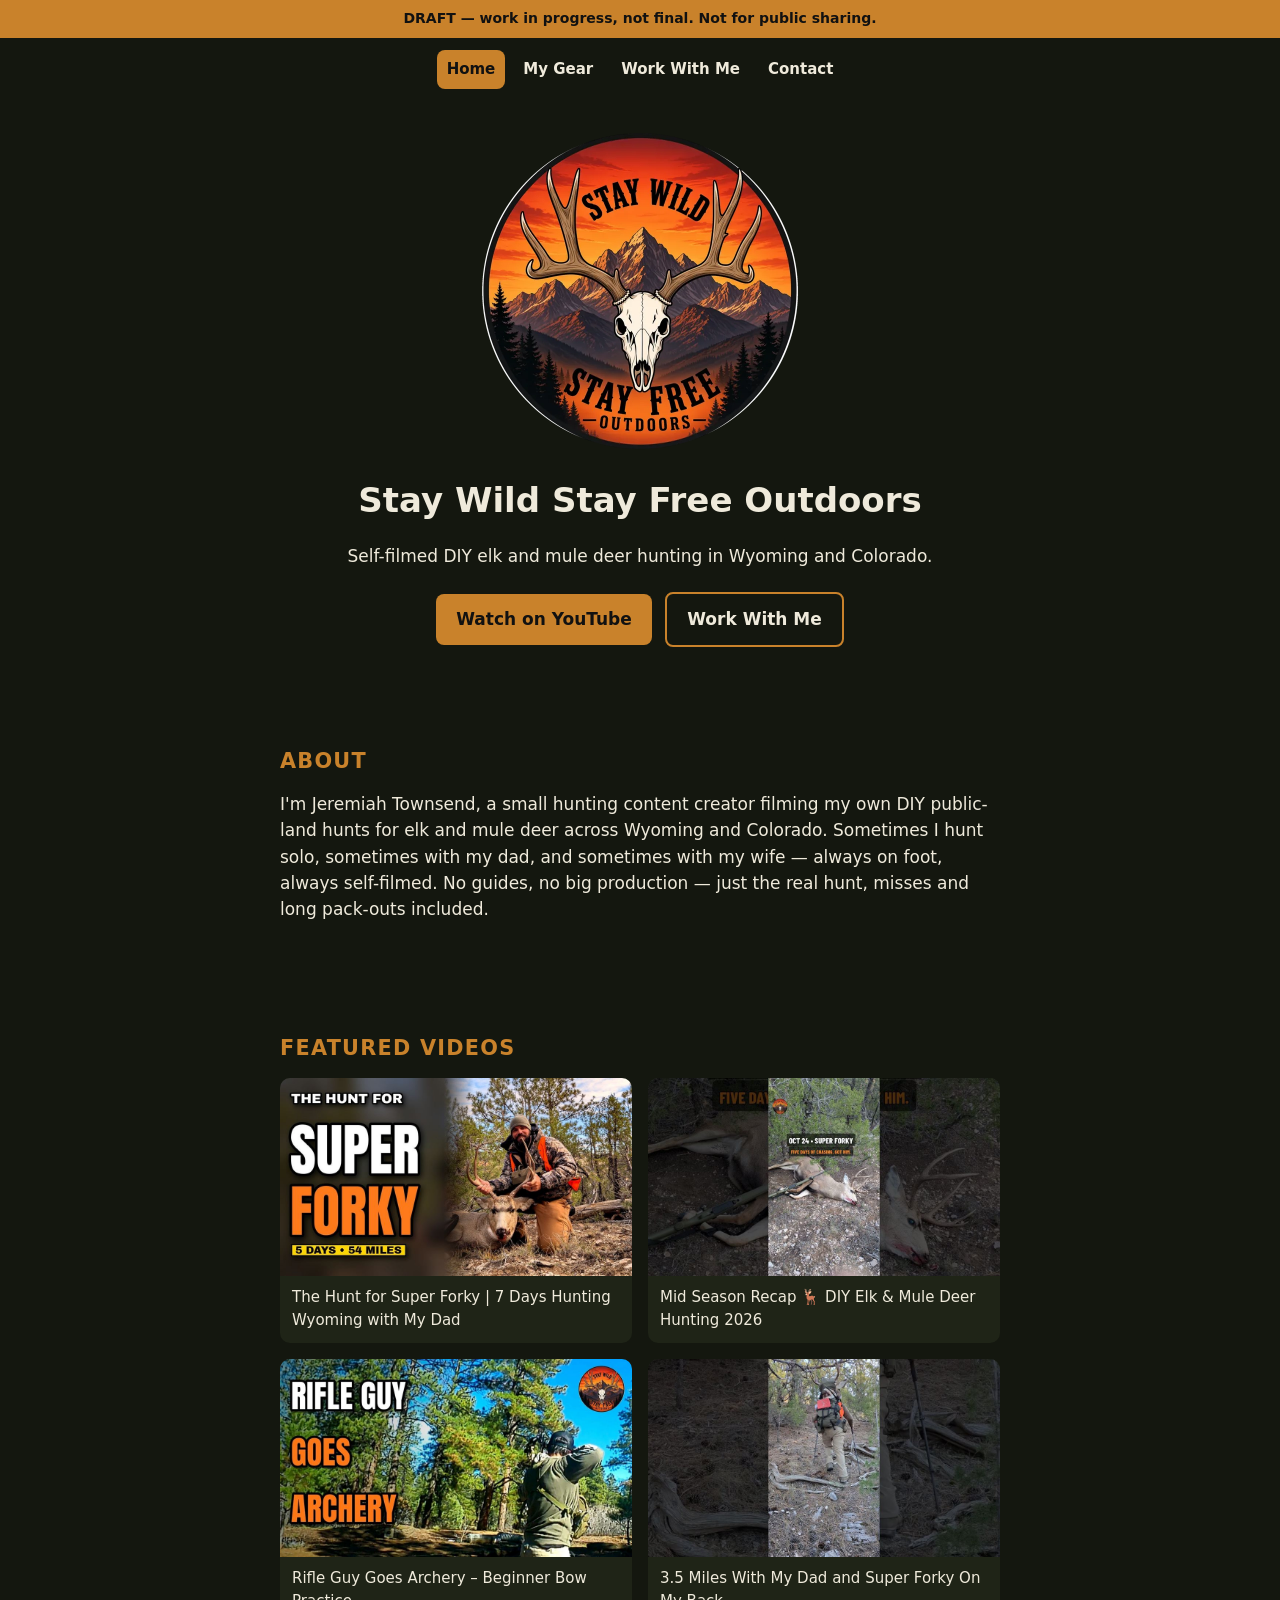
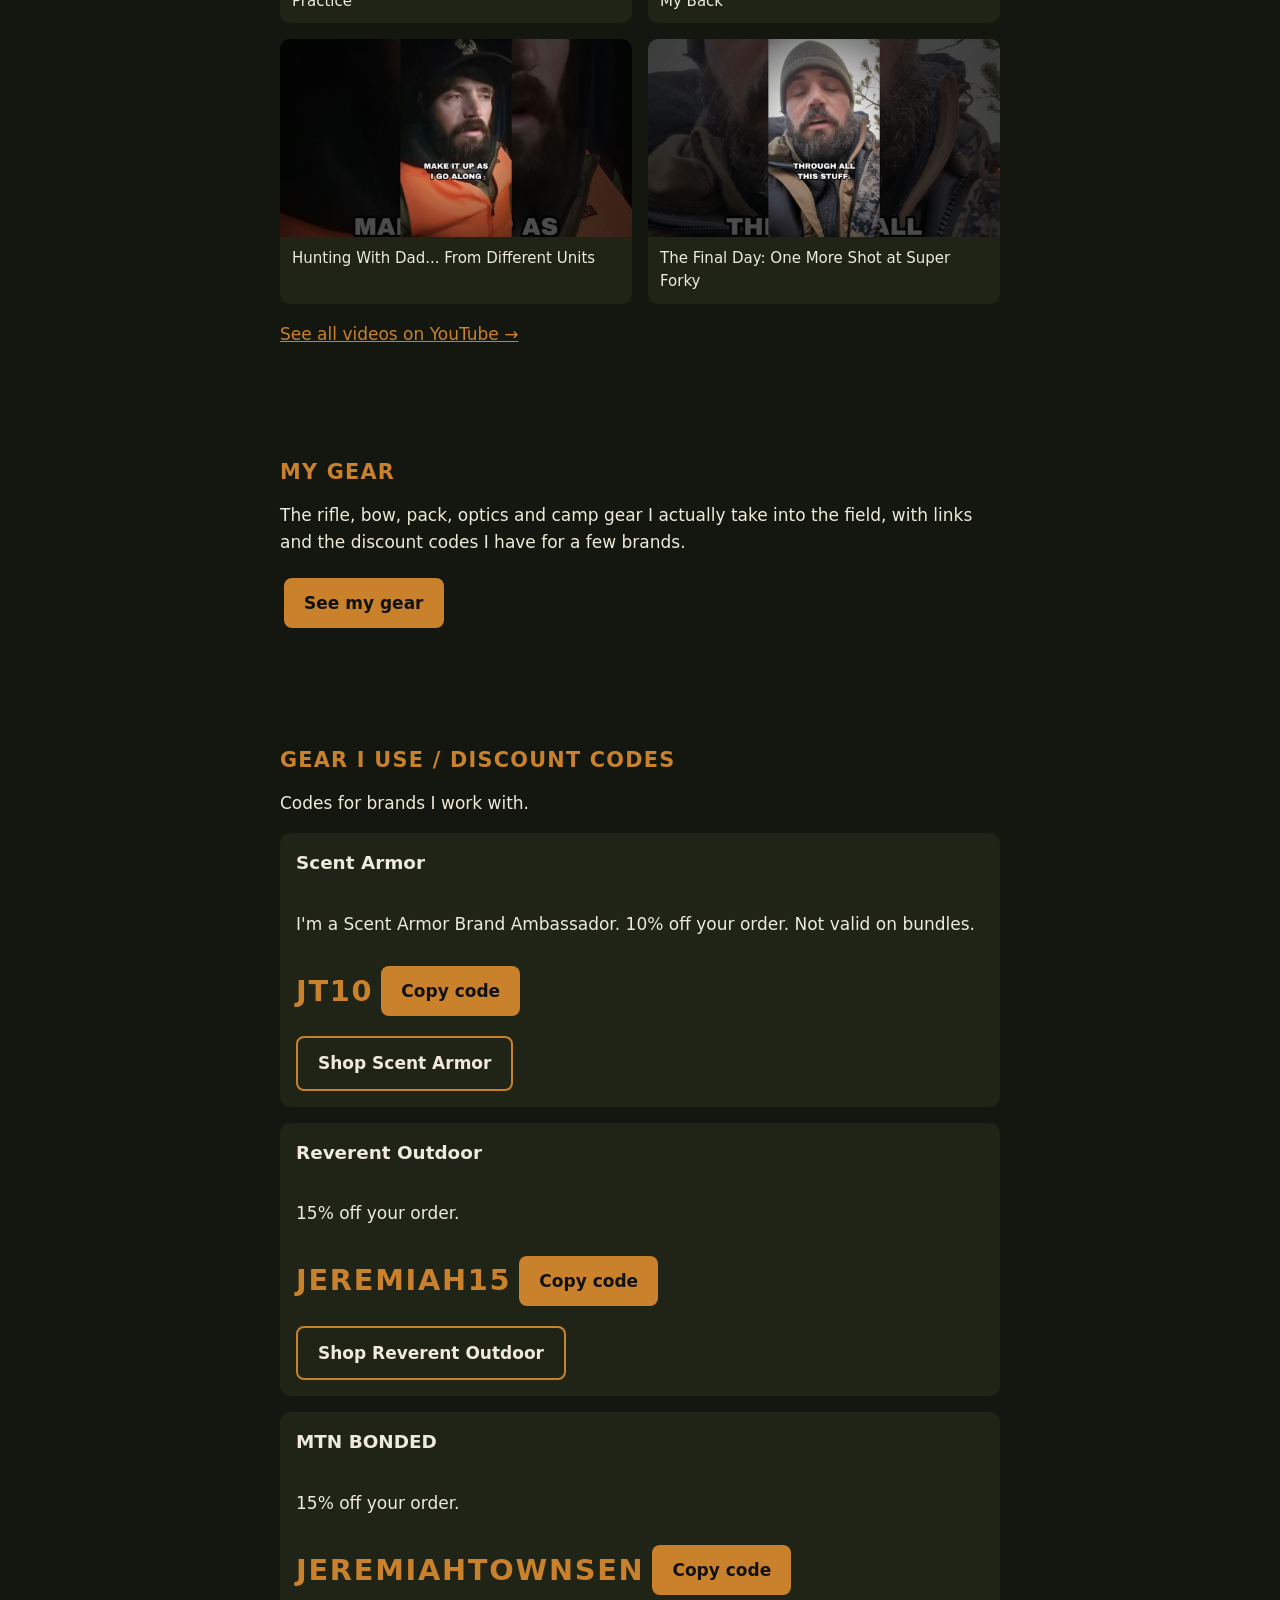
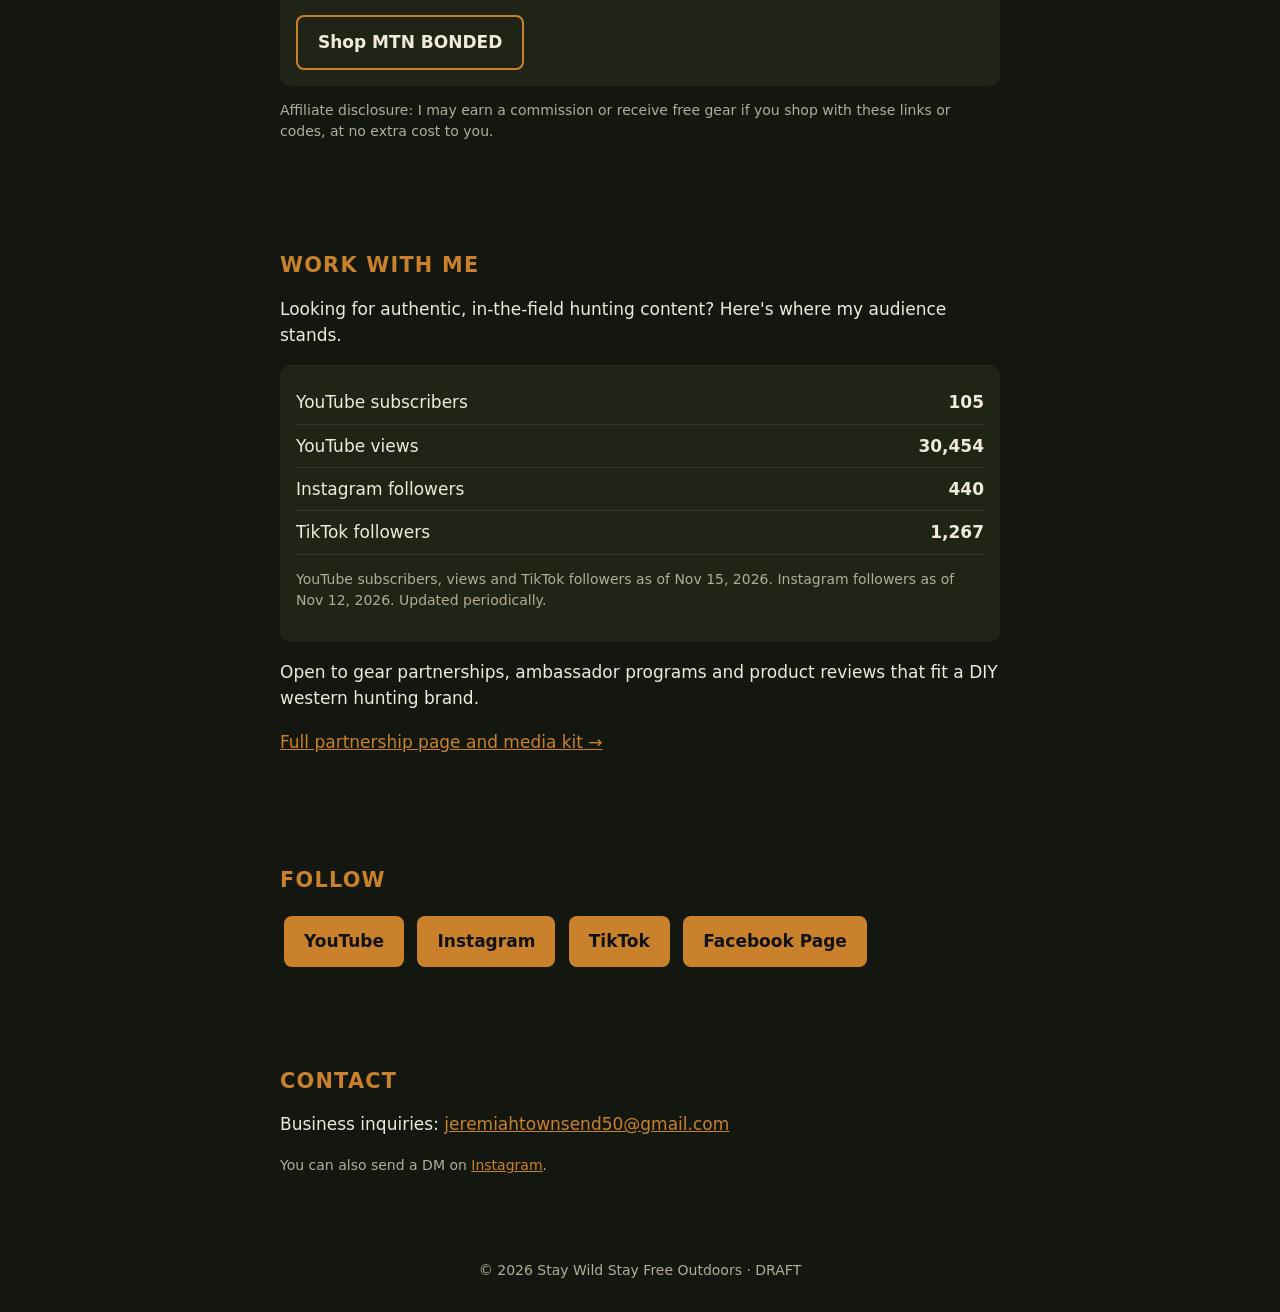
==== commit 6580c659: "Add My Gear and Work With Me pages, and tighten the draft site Add gear.html with only field-verifie" ====
--- a/index.html
+++ b/index.html
@@ -5,38 +5,36 @@
 <meta name="robots" content="noindex">
 <title>Stay Wild Stay Free Outdoors — DRAFT</title>
 <meta name="description" content="Self-filmed DIY elk and mule deer hunting in Wyoming and Colorado.">
-<style>
-:root{--bg:#14170f;--card:#1f2417;--ink:#efeadb;--mute:#b3ad98;--acc:#c9822b}
-*{box-sizing:border-box}body{margin:0;font:17px/1.55 system-ui,sans-serif;background:var(--bg);color:var(--ink)}
-.draft{background:var(--acc);color:#111;text-align:center;padding:8px 12px;font-weight:700;font-size:14px}
-section{padding:40px 20px;max-width:760px;margin:auto}
-h1,h2{line-height:1.15}h2{color:var(--acc);text-transform:uppercase;letter-spacing:.06em;font-size:1.3rem}
-h3{margin:0 0 8px;font-size:1.15rem}
-.hero{text-align:center;padding-top:30px}.hero img{width:min(320px,80%);height:auto}
-.btn{display:inline-block;background:var(--acc);color:#111;padding:12px 20px;border-radius:8px;font:inherit;font-weight:700;text-decoration:none;margin:6px 4px;border:0;cursor:pointer}
-.btn.alt{background:transparent;color:var(--ink);border:2px solid var(--acc)}
-.grid{display:grid;gap:16px;grid-template-columns:1fr}
-@media(min-width:600px){.grid{grid-template-columns:1fr 1fr}}
-.card{background:var(--card);border-radius:10px;overflow:hidden;color:inherit;text-decoration:none;display:block;padding:0}
-.card img{width:100%;height:auto;display:block;aspect-ratio:16/9;object-fit:cover;background:#2a3122}.card span{display:block;padding:10px 12px;font-size:15px}
-.box{background:var(--card);border-radius:10px;padding:16px}
-.code{font-size:clamp(1.15rem,4.5vw,1.8rem);font-weight:800;color:var(--acc);letter-spacing:.06em;overflow-wrap:anywhere}
-.codes{grid-template-columns:1fr}
-.code-card{display:flex;flex-direction:column;gap:8px}
-.code-row{display:flex;flex-wrap:wrap;align-items:center;gap:8px;margin:4px 0}
-.code-row .btn{margin:0;min-height:44px}
-.code-card .shop{margin:8px 0 0;align-self:flex-start;min-height:44px}
-table{width:100%;border-collapse:collapse}td{padding:8px 0;border-bottom:1px solid #333}td:last-child{text-align:right;font-weight:700}
-.ph{background:#4a2a2a;border:2px dashed #e07070;padding:2px 8px;border-radius:4px}
-.small{color:var(--mute);font-size:14px}a{color:var(--acc)}footer{text-align:center;padding:30px 20px;color:var(--mute);font-size:14px}
-</style></head><body>
+<link rel="icon" href="img/favicon.ico" sizes="any">
+<link rel="icon" type="image/png" href="img/favicon-32.png" sizes="32x32">
+<link rel="apple-touch-icon" href="img/apple-touch-icon.png">
+<link rel="stylesheet" href="styles.css">
+<meta property="og:type" content="website">
+<meta property="og:title" content="Stay Wild Stay Free Outdoors — DRAFT">
+<meta property="og:description" content="Self-filmed DIY elk and mule deer hunting in Wyoming and Colorado.">
+<meta property="og:url" content="https://jeremiahtownsend50-ui.github.io/swsf-site/">
+<meta property="og:image" content="https://jeremiahtownsend50-ui.github.io/swsf-site/img/og.jpg">
+<meta name="twitter:card" content="summary_large_image">
+<meta name="twitter:title" content="Stay Wild Stay Free Outdoors — DRAFT">
+<meta name="twitter:description" content="Self-filmed DIY elk and mule deer hunting in Wyoming and Colorado.">
+<meta name="twitter:image" content="https://jeremiahtownsend50-ui.github.io/swsf-site/img/og.jpg">
+</head><body>
 <div class="draft">DRAFT — work in progress, not final. Not for public sharing.</div>
-<header class="hero section">
-<img src="img/logo.png" alt="Stay Wild Stay Free Outdoors logo" width="320" height="320">
+<nav class="nav" aria-label="Main">
+<a href="index.html" aria-current="page">Home</a>
+<a href="gear.html">My Gear</a>
+<a href="sponsors.html">Work With Me</a>
+<a href="index.html#contact">Contact</a>
+</nav>
+<header class="hero">
+<picture>
+<source type="image/webp" srcset="img/logo.webp">
+<img src="img/logo.jpg" alt="Stay Wild Stay Free Outdoors logo" width="320" height="320">
+</picture>
 <h1>Stay Wild Stay Free Outdoors</h1>
 <p>Self-filmed DIY elk and mule deer hunting in Wyoming and Colorado.</p>
 <a class="btn" href="https://www.youtube.com/@staywildstayfreeoutdoors">Watch on YouTube</a>
-<a class="btn alt" href="#work">Work With Me</a>
+<a class="btn alt" href="sponsors.html">Work With Me</a>
 </header>
 
 <section id="about"><h2>About</h2>
@@ -45,18 +43,23 @@
 
 <section id="videos"><h2>Featured Videos</h2>
 <div class="grid">
-<a class="card" href="https://www.youtube.com/watch?v=5cdTSgNtT6Y"><img src="img/thumbs/5cdTSgNtT6Y.jpg" width="1280" height="720" alt="The Hunt for Super Forky | 7 Days Hunting Wyoming with My Dad"><span>The Hunt for Super Forky | 7 Days Hunting Wyoming with My Dad</span></a>
-<a class="card" href="https://www.youtube.com/watch?v=mYY5yZsP8UA"><img src="img/thumbs/mYY5yZsP8UA.jpg" width="1280" height="720" alt="Mid Season Recap, DIY Elk and Mule Deer Hunting 2026"><span>Mid Season Recap 🦌 DIY Elk &amp; Mule Deer Hunting 2026</span></a>
-<a class="card" href="https://www.youtube.com/watch?v=UMxzw-FDoP0"><img src="img/thumbs/UMxzw-FDoP0.jpg" width="1280" height="720" alt="Rifle Guy Goes Archery – Beginner Bow Practice"><span>Rifle Guy Goes Archery – Beginner Bow Practice</span></a>
-<a class="card" href="https://www.youtube.com/watch?v=QRo9_JxAPhg"><img src="img/thumbs/QRo9_JxAPhg.jpg" width="1280" height="720" alt="3.5 Miles With My Dad and Super Forky On My Back"><span>3.5 Miles With My Dad and Super Forky On My Back</span></a>
-<a class="card" href="https://www.youtube.com/watch?v=SoQfHamUTAY"><img src="img/thumbs/SoQfHamUTAY.jpg" width="1280" height="720" alt="Hunting With Dad... From Different Units"><span>Hunting With Dad... From Different Units</span></a>
-<a class="card" href="https://www.youtube.com/watch?v=0P08WxqtBYU"><img src="img/thumbs/0P08WxqtBYU.jpg" width="1280" height="720" alt="The Final Day: One More Shot at Super Forky"><span>The Final Day: One More Shot at Super Forky</span></a>
+<a class="card" href="https://www.youtube.com/watch?v=5cdTSgNtT6Y"><img src="img/thumbs/5cdTSgNtT6Y.jpg" width="960" height="540" alt="The Hunt for Super Forky | 7 Days Hunting Wyoming with My Dad"><span>The Hunt for Super Forky | 7 Days Hunting Wyoming with My Dad</span></a>
+<a class="card" href="https://www.youtube.com/watch?v=mYY5yZsP8UA"><img src="img/thumbs/mYY5yZsP8UA.jpg" width="960" height="540" alt="Mid Season Recap, DIY Elk and Mule Deer Hunting 2026"><span>Mid Season Recap 🦌 DIY Elk &amp; Mule Deer Hunting 2026</span></a>
+<a class="card" href="https://www.youtube.com/watch?v=UMxzw-FDoP0"><img src="img/thumbs/UMxzw-FDoP0.jpg" width="960" height="540" alt="Rifle Guy Goes Archery – Beginner Bow Practice"><span>Rifle Guy Goes Archery – Beginner Bow Practice</span></a>
+<a class="card" href="https://www.youtube.com/watch?v=QRo9_JxAPhg"><img src="img/thumbs/QRo9_JxAPhg.jpg" width="960" height="540" alt="3.5 Miles With My Dad and Super Forky On My Back"><span>3.5 Miles With My Dad and Super Forky On My Back</span></a>
+<a class="card" href="https://www.youtube.com/watch?v=SoQfHamUTAY"><img src="img/thumbs/SoQfHamUTAY.jpg" width="960" height="540" alt="Hunting With Dad... From Different Units"><span>Hunting With Dad... From Different Units</span></a>
+<a class="card" href="https://www.youtube.com/watch?v=0P08WxqtBYU"><img src="img/thumbs/0P08WxqtBYU.jpg" width="960" height="540" alt="The Final Day: One More Shot at Super Forky"><span>The Final Day: One More Shot at Super Forky</span></a>
 </div>
 <p><a href="https://www.youtube.com/@staywildstayfreeoutdoors/videos">See all videos on YouTube →</a></p>
 </section>
 
+<section id="gear-preview"><h2>My Gear</h2>
+<p>The rifle, bow, pack, optics and camp gear I actually take into the field, with links and the discount codes I have for a few brands.</p>
+<p><a class="btn" href="gear.html">See my gear</a></p>
+</section>
+
 <section id="gear"><h2>Gear I Use / Discount Codes</h2>
-<p>Codes for brands I actually use in the field.</p>
+<p>Codes for brands I work with.</p>
 <div class="grid codes">
 <div class="box code-card">
 <h3>Scent Armor</h3>
@@ -87,17 +90,20 @@
 </div>
 </div>
 <p class="small">Affiliate disclosure: I may earn a commission or receive free gear if you shop with these links or codes, at no extra cost to you.</p>
+
 </section>
 
 <section id="work"><h2>Work With Me</h2>
 <p>Looking for authentic, in-the-field hunting content? Here's where my audience stands.</p>
 <div class="box"><table>
 <tr><td>YouTube subscribers</td><td>105</td></tr>
-<tr><td>Instagram followers</td><td>~399</td></tr>
-<tr><td>TikTok followers</td><td>1,038</td></tr>
+<tr><td>YouTube views</td><td>30,454</td></tr>
+<tr><td>Instagram followers</td><td>440</td></tr>
+<tr><td>TikTok followers</td><td>1,267</td></tr>
 </table>
-<p class="small">YouTube as of Nov 14, 2026. Instagram and TikTok as of Nov 9, 2026. Updated periodically.</p></div>
+<p class="small">YouTube subscribers, views and TikTok followers as of Nov 15, 2026. Instagram followers as of Nov 12, 2026. Updated periodically.</p></div>
 <p>Open to gear partnerships, ambassador programs and product reviews that fit a DIY western hunting brand.</p>
+<p><a href="sponsors.html">Full partnership page and media kit →</a></p>
 </section>
 
 <section id="follow"><h2>Follow</h2>
--- a/styles.css
+++ b/styles.css
@@ -0,0 +1,44 @@
+/* Stay Wild Stay Free Outdoors — shared draft styles */
+:root{--bg:#14170f;--card:#1f2417;--ink:#efeadb;--mute:#b3ad98;--acc:#c9822b}
+*{box-sizing:border-box}
+body{margin:0;font:17px/1.55 system-ui,sans-serif;background:var(--bg);color:var(--ink)}
+.draft{background:var(--acc);color:#111;text-align:center;padding:8px 12px;font-weight:700;font-size:14px}
+.nav{display:flex;flex-wrap:wrap;justify-content:center;gap:4px 8px;padding:12px 20px;max-width:760px;margin:auto}
+.nav a{color:var(--ink);text-decoration:none;font-weight:700;font-size:15px;padding:8px 10px;border-radius:8px}
+.nav a:hover{color:var(--acc)}
+.nav a[aria-current="page"]{color:#111;background:var(--acc)}
+section,header.page{padding:40px 20px;max-width:760px;margin:auto}
+h1,h2{line-height:1.15}
+h2{color:var(--acc);text-transform:uppercase;letter-spacing:.06em;font-size:1.3rem}
+h3{margin:0 0 8px;font-size:1.15rem}
+.hero{text-align:center;padding:30px 20px 40px;max-width:760px;margin:auto}
+.hero img,.brand-mark img{width:min(320px,80%);height:auto}
+.brand-mark{text-align:center;padding:24px 20px 0;max-width:760px;margin:auto}
+.brand-mark img{width:min(160px,50%)}
+.btn{display:inline-block;background:var(--acc);color:#111;padding:12px 20px;border-radius:8px;font:inherit;font-weight:700;text-decoration:none;margin:6px 4px;border:0;cursor:pointer}
+.btn.alt{background:transparent;color:var(--ink);border:2px solid var(--acc)}
+.grid{display:grid;gap:16px;grid-template-columns:1fr}
+@media(min-width:600px){.grid{grid-template-columns:1fr 1fr}}
+.card{background:var(--card);border-radius:10px;overflow:hidden;color:inherit;text-decoration:none;display:block;padding:0}
+.card img{width:100%;height:auto;display:block;aspect-ratio:16/9;object-fit:cover;background:#2a3122}
+.card span{display:block;padding:10px 12px;font-size:15px}
+.box{background:var(--card);border-radius:10px;padding:16px}
+.code{font-size:clamp(1.15rem,4.5vw,1.8rem);font-weight:800;color:var(--acc);letter-spacing:.06em;overflow-wrap:anywhere}
+.codes{grid-template-columns:1fr}
+.code-card{display:flex;flex-direction:column;gap:8px}
+.code-row{display:flex;flex-wrap:wrap;align-items:center;gap:8px;margin:4px 0}
+.code-row .btn{margin:0;min-height:44px}
+.code-card .shop{margin:8px 0 0;align-self:flex-start;min-height:44px}
+table{width:100%;border-collapse:collapse}
+td{padding:8px 0;border-bottom:1px solid #333}
+td:last-child{text-align:right;font-weight:700}
+td.date{font-weight:400;color:var(--mute);font-size:14px;text-align:right;white-space:nowrap}
+.small{color:var(--mute);font-size:14px}
+a{color:var(--acc)}
+footer{text-align:center;padding:30px 20px;color:var(--mute);font-size:14px}
+.gear-list{list-style:none;margin:0;padding:0;display:grid;gap:12px}
+.gear-list li{background:var(--card);border-radius:10px;padding:14px 16px}
+.gear-list strong{display:block;margin-bottom:4px}
+.note{margin-top:8px}
+.offer-list,.plain-list{padding-left:1.2em}
+.offer-list li,.plain-list li{margin:8px 0}
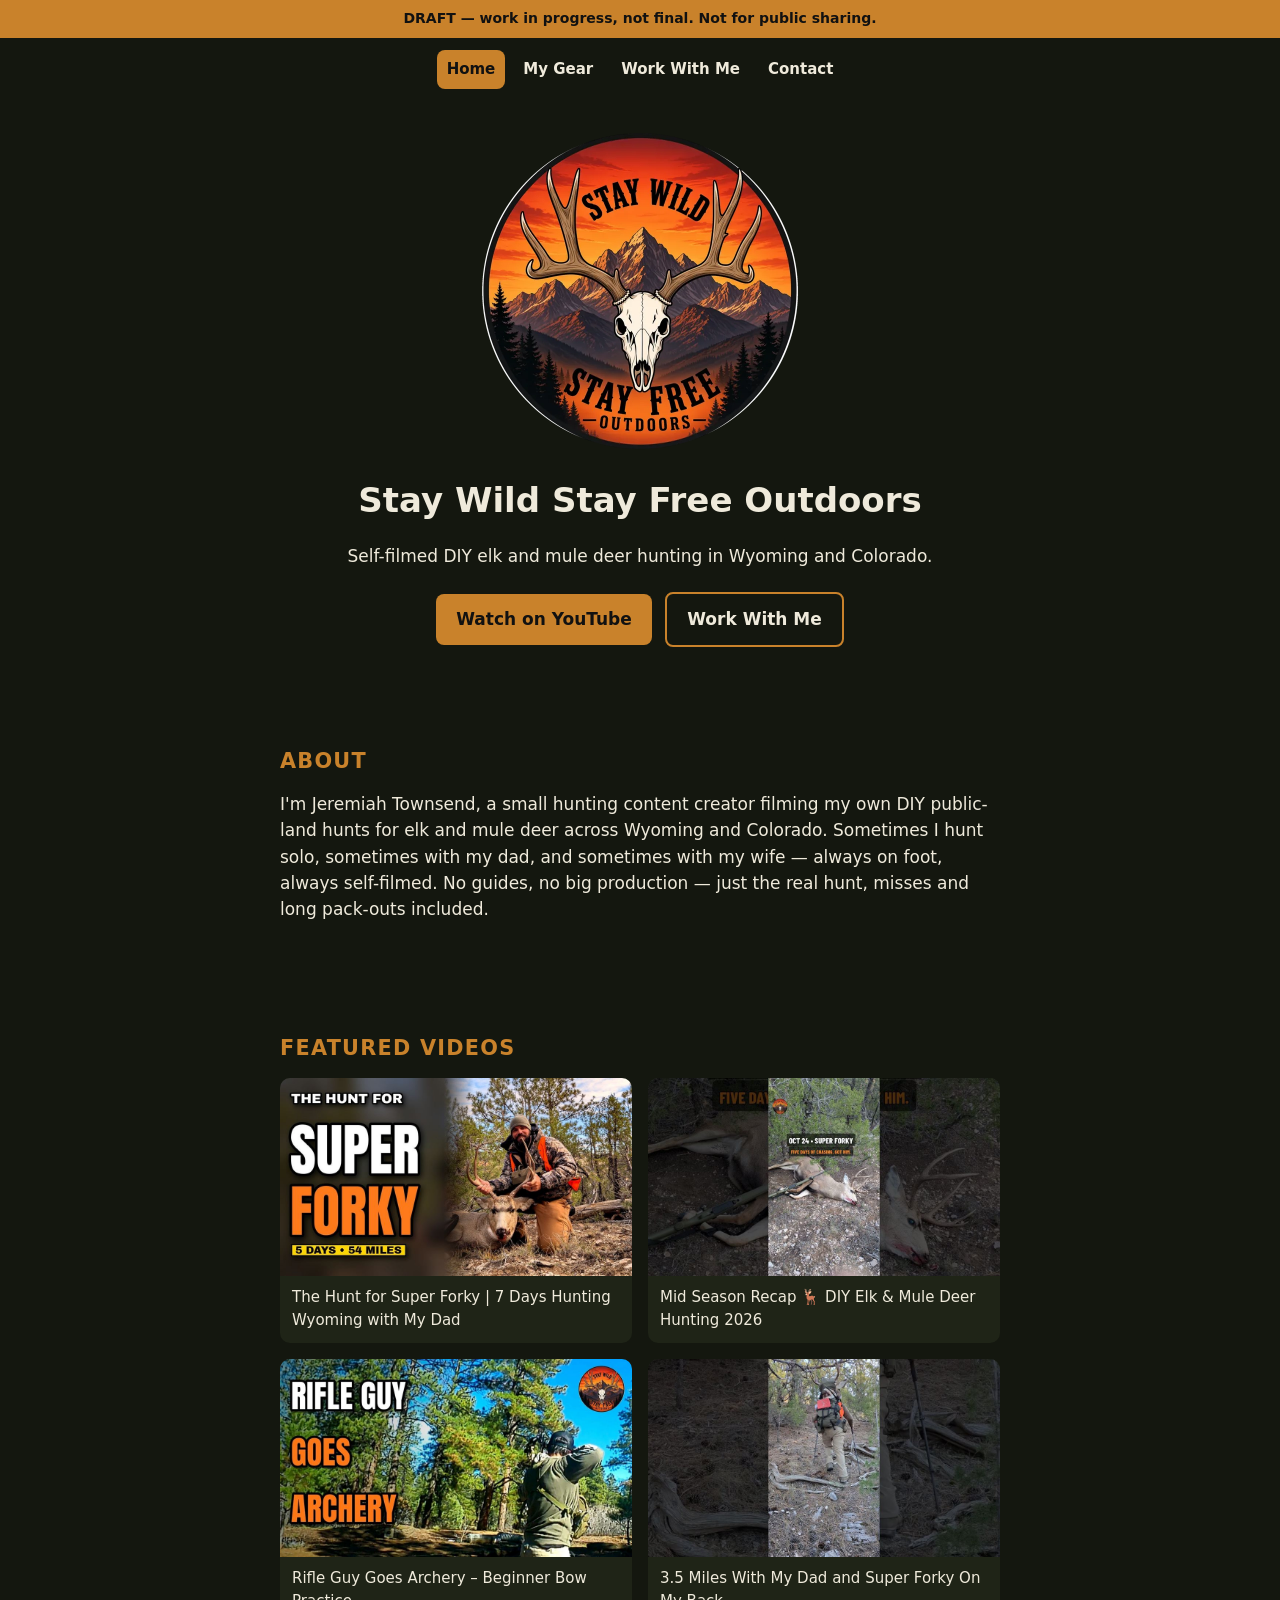
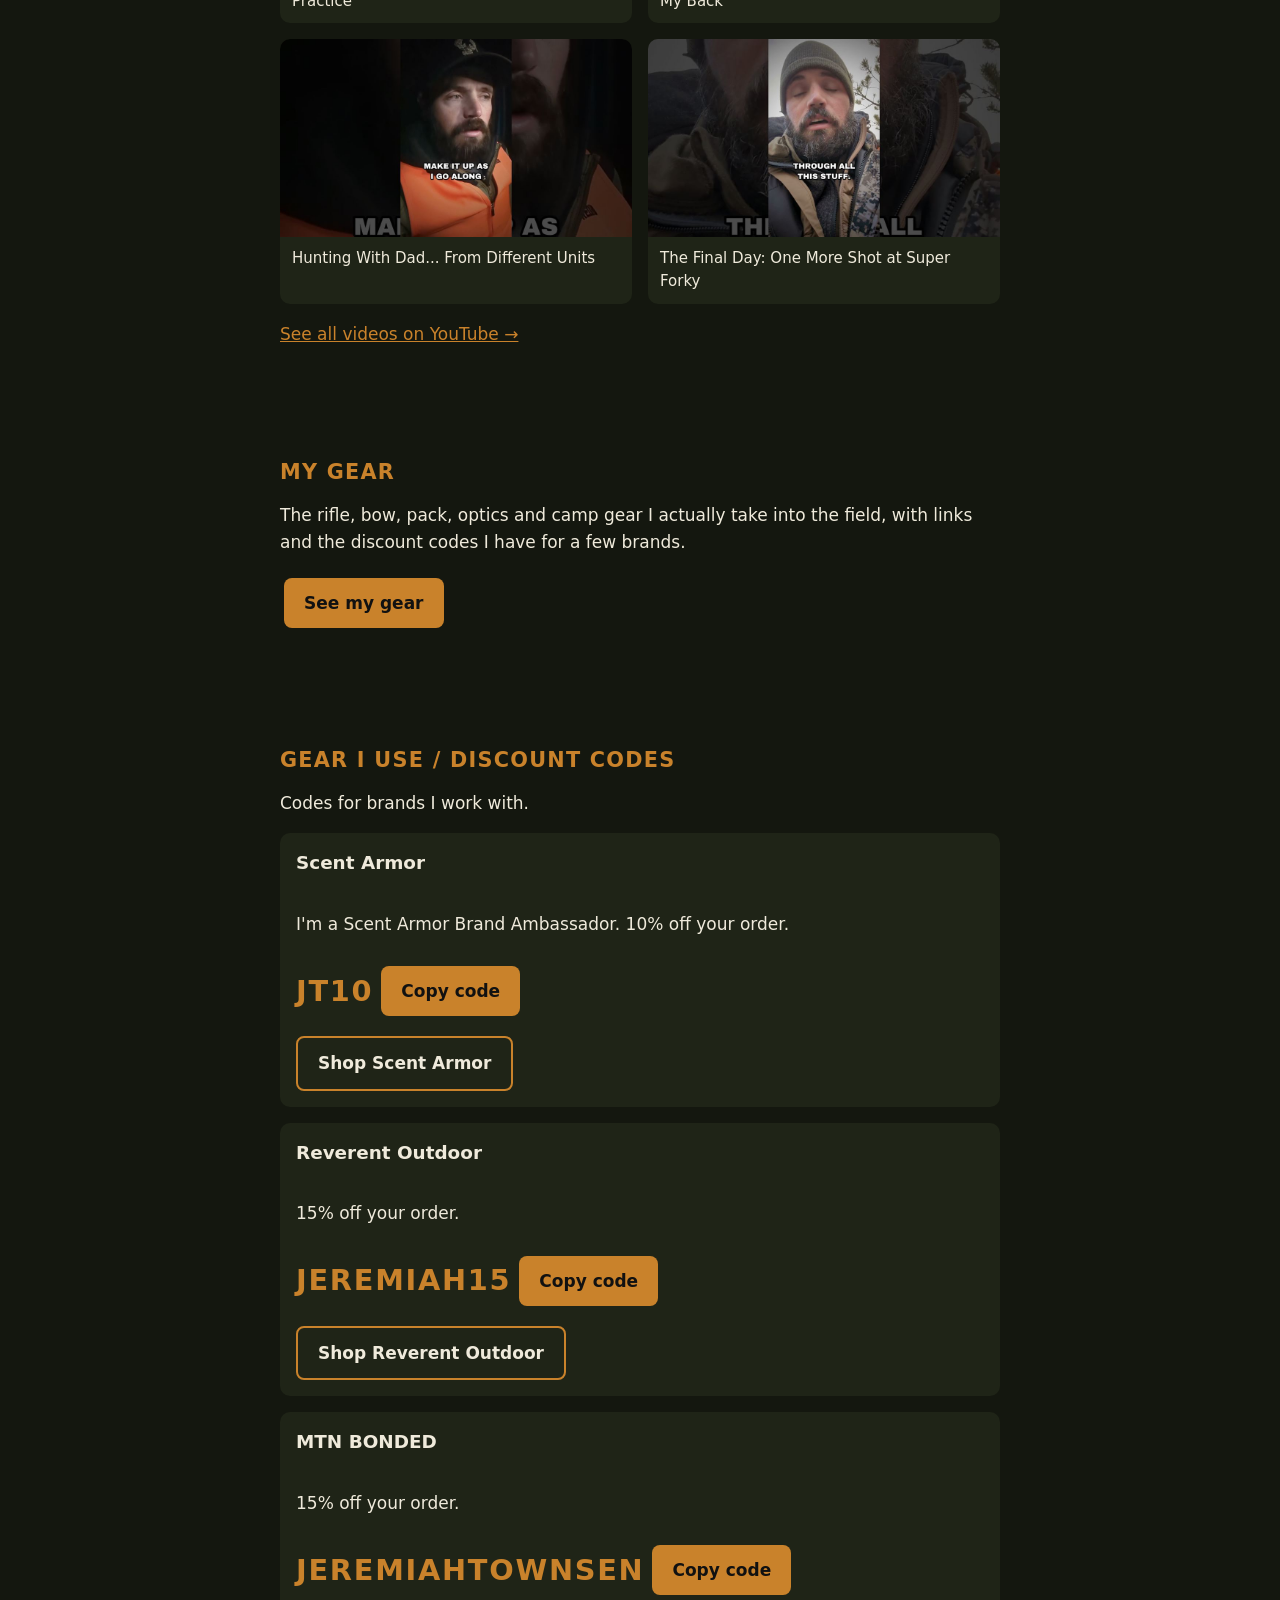
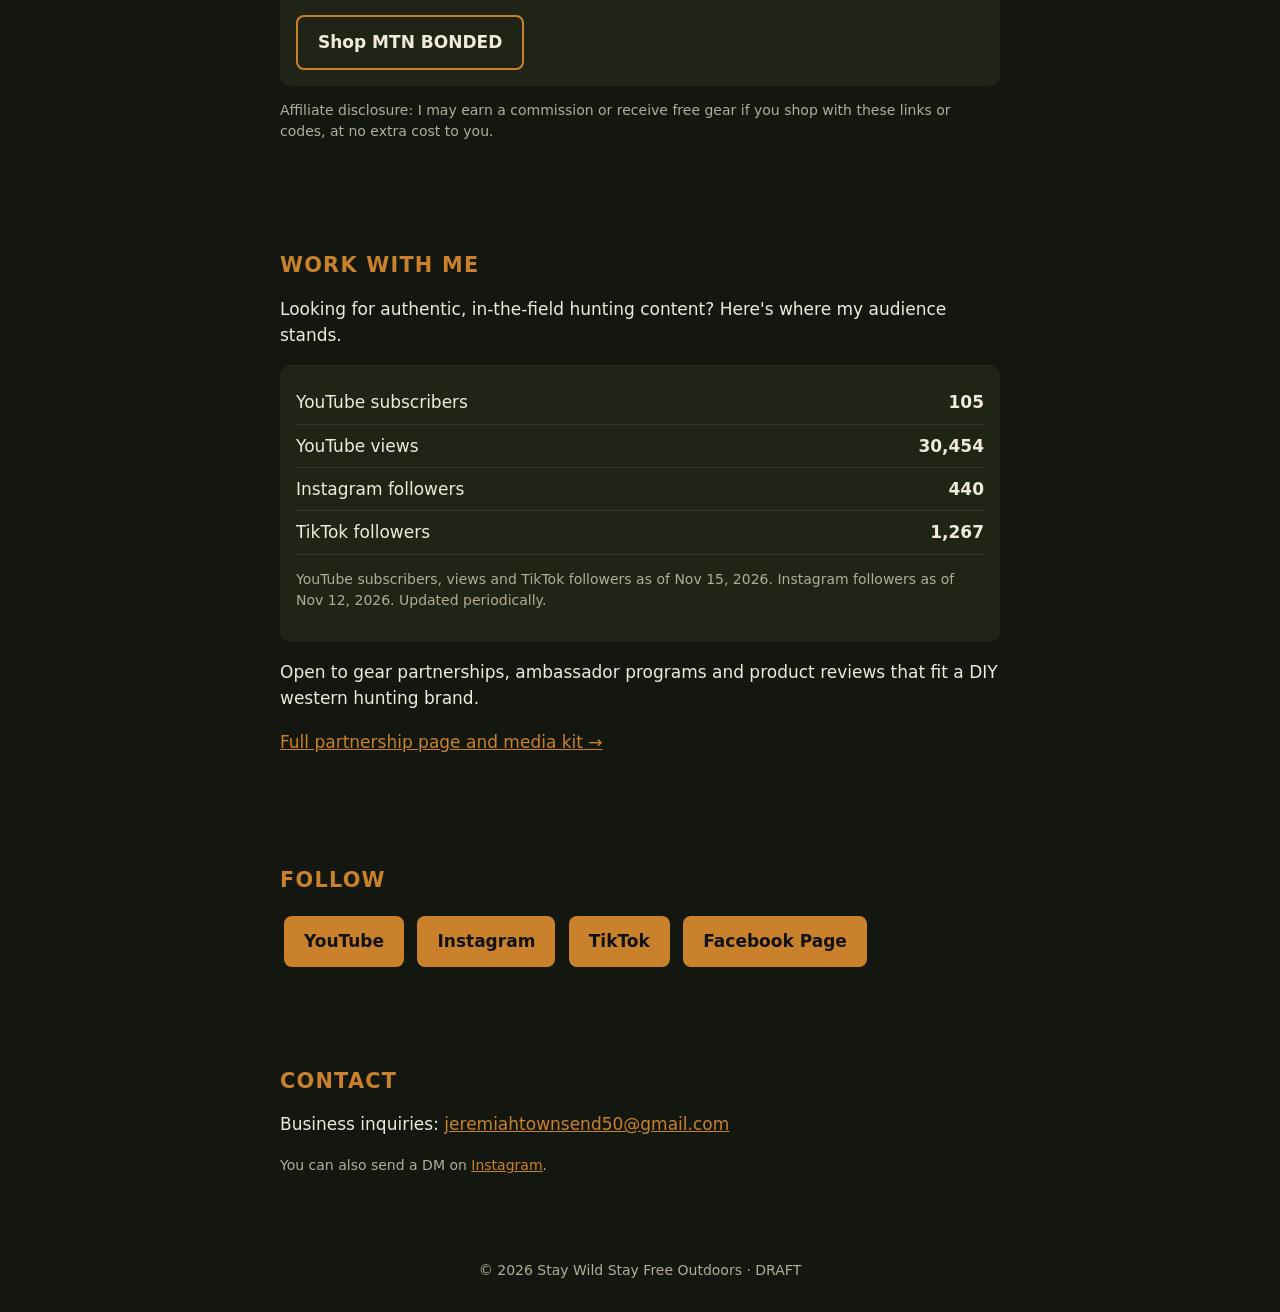
==== commit 4f2dc809: "Scent Armor: JT10 for 10% off, drop bundle note" ====
--- a/index.html
+++ b/index.html
@@ -63,7 +63,7 @@
 <div class="grid codes">
 <div class="box code-card">
 <h3>Scent Armor</h3>
-<p>I'm a Scent Armor Brand Ambassador. 10% off your order. Not valid on bundles.</p>
+<p>I'm a Scent Armor Brand Ambassador. 10% off your order.</p>
 <div class="code-row">
 <div class="code">JT10</div>
 <button type="button" class="btn" data-code="JT10">Copy code</button>
